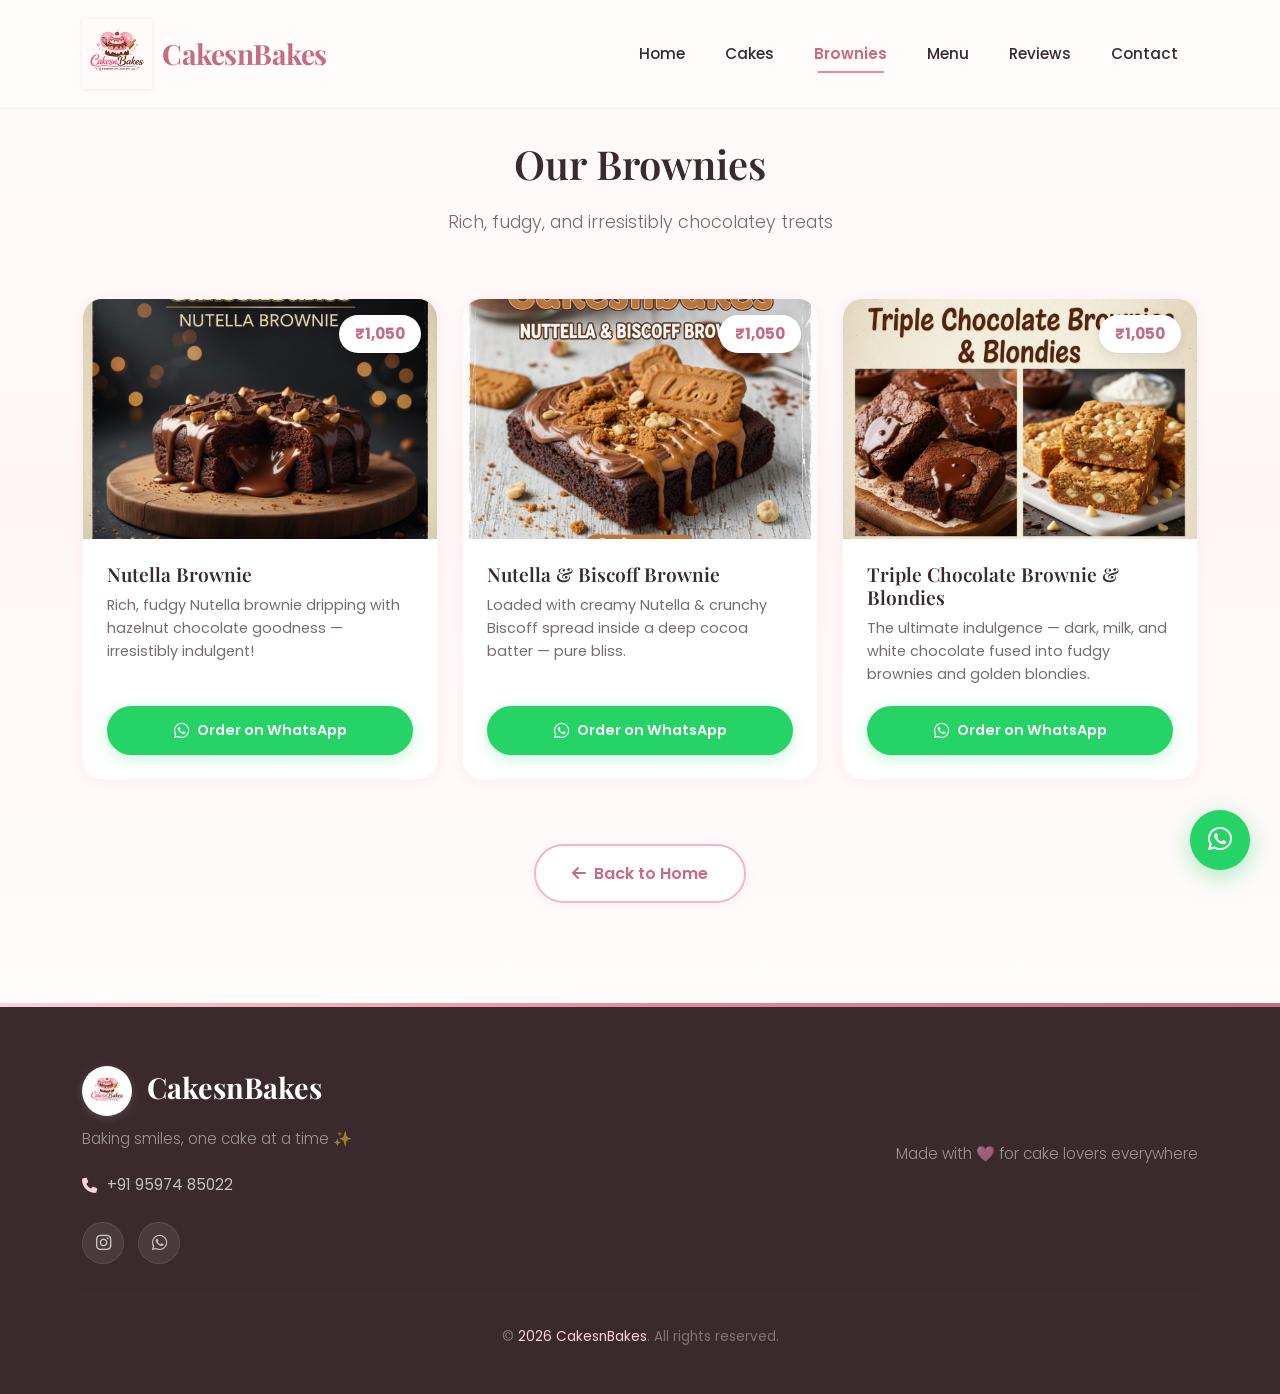
==== brownies.html @ 228a6c66 "Initial commit: CakesnBakes bakery website" ====
<!DOCTYPE html>
<html lang="en">
<head>
  <meta charset="UTF-8">
  <meta name="viewport" content="width=device-width, initial-scale=1.0">
  <meta name="description" content="Browse our delicious brownies — Nutella, Biscoff, Triple Chocolate & more! Order on WhatsApp.">
  <meta name="keywords" content="brownies, Nutella brownie, Biscoff brownie, chocolate brownie, order brownies online, CakesnBakes">
  <meta name="author" content="CakesnBakes">
  <title>Our Brownies — CakesnBakes 🍫</title>

  <!-- Favicon -->
  <link rel="icon" href="logo.png" type="image/png">

  <!-- Bootstrap 5 CSS -->
  <link href="https://cdn.jsdelivr.net/npm/bootstrap@5.3.3/dist/css/bootstrap.min.css" rel="stylesheet">

  <!-- Font Awesome 6 -->
  <link href="https://cdnjs.cloudflare.com/ajax/libs/font-awesome/6.5.1/css/all.min.css" rel="stylesheet">

  <!-- Custom CSS -->
  <link rel="stylesheet" href="css/style.css">
</head>
<body>

  <!-- ========== Navbar ========== -->
  <nav class="navbar navbar-expand-lg fixed-top" id="mainNavbar">
    <div class="container">
      <a class="navbar-brand" href="index.html">
        <img src="logo.png" alt="CakesnBakes" class="brand-logo"> CakesnBakes
      </a>
      <button class="navbar-toggler" type="button" data-bs-toggle="collapse" data-bs-target="#navbarNav" 
              aria-controls="navbarNav" aria-expanded="false" aria-label="Toggle navigation">
        <span class="navbar-toggler-icon"></span>
      </button>
      <div class="collapse navbar-collapse" id="navbarNav">
        <ul class="navbar-nav ms-auto">
          <li class="nav-item">
            <a class="nav-link" href="index.html">Home</a>
          </li>
          <li class="nav-item">
            <a class="nav-link" href="cakes.html">Cakes</a>
          </li>
          <li class="nav-item">
            <a class="nav-link active" href="brownies.html">Brownies</a>
          </li>
          <li class="nav-item">
            <a class="nav-link" href="index.html#menu">Menu</a>
          </li>
          <li class="nav-item">
            <a class="nav-link" href="index.html#reviews">Reviews</a>
          </li>
          <li class="nav-item">
            <a class="nav-link" href="index.html#contact">Contact</a>
          </li>
        </ul>
      </div>
    </div>
  </nav>

  <!-- ========== All Brownies Section ========== -->
  <section class="section section-alt" id="all-brownies" style="padding-top: 140px;">
    <div class="container">
      <div class="section-title reveal">
        <h1>Our Brownies</h1>
        <p>Rich, fudgy, and irresistibly chocolatey treats</p>
      </div>
      <div class="row justify-content-center" id="all-brownies-grid">
        <!-- Cards rendered dynamically via JS -->
      </div>
      <div class="view-all-wrapper reveal" style="margin-top: 40px;">
        <a href="index.html" class="btn-view-all"><i class="fas fa-arrow-left"></i> Back to Home</a>
      </div>
    </div>
  </section>

  <!-- ========== Footer ========== -->
  <footer class="footer">
    <div class="container">
      <div class="row align-items-center">
        <div class="col-lg-6 mb-4 mb-lg-0">
          <div class="footer-brand">
            <img src="logo.png" alt="CakesnBakes" class="footer-logo"> CakesnBakes
          </div>
          <p class="footer-tagline">Baking smiles, one cake at a time ✨</p>
          <div class="footer-contact">
            <i class="fas fa-phone"></i>
            <span>+91 95974 85022</span>
          </div>
          <div class="footer-social">
            <a href="https://instagram.com/cakes_n_bakessss" target="_blank" rel="noopener" aria-label="Instagram">
              <i class="fab fa-instagram"></i>
            </a>
            <a href="https://wa.me/919597485022" target="_blank" rel="noopener" class="whatsapp" aria-label="WhatsApp">
              <i class="fab fa-whatsapp"></i>
            </a>
          </div>
        </div>
        <div class="col-lg-6 text-lg-end">
          <p class="footer-tagline">Made with 🩷 for cake lovers everywhere</p>
        </div>
      </div>
      <hr class="footer-divider">
      <p class="footer-copyright">
        &copy; <span id="year"></span> <span>CakesnBakes</span>. All rights reserved.
      </p>
    </div>
  </footer>

  <!-- ========== Floating WhatsApp Button ========== -->
  <a href="https://wa.me/919597485022?text=Hi%2C%20I%20want%20to%20place%20an%20order%20from%20CakesnBakes" 
     target="_blank" rel="noopener" class="whatsapp-float" aria-label="Chat on WhatsApp">
    <i class="fab fa-whatsapp"></i>
    <span class="tooltip-text">Chat with us!</span>
  </a>

  <!-- ========== Mobile Bottom Navbar ========== -->
  <nav class="bottom-nav" id="bottomNav">
    <a href="index.html" class="bottom-nav-item">
      <i class="fas fa-home"></i>
      <span>Home</span>
    </a>
    <a href="cakes.html" class="bottom-nav-item">
      <i class="fas fa-birthday-cake"></i>
      <span>Cakes</span>
    </a>
    <a href="brownies.html" class="bottom-nav-item active">
      <i class="fas fa-cookie-bite"></i>
      <span>Brownies</span>
    </a>
    <a href="index.html#menu" class="bottom-nav-item">
      <i class="fas fa-utensils"></i>
      <span>Menu</span>
    </a>
    <a href="index.html#contact" class="bottom-nav-item">
      <i class="fas fa-envelope"></i>
      <span>Contact</span>
    </a>
  </nav>

  <!-- ========== Back to Top Button ========== -->
  <button class="back-to-top" aria-label="Back to top">
    <i class="fas fa-chevron-up"></i>
  </button>

  <!-- Bootstrap 5 JS -->
  <script src="https://cdn.jsdelivr.net/npm/bootstrap@5.3.3/dist/js/bootstrap.bundle.min.js"></script>

  <!-- Custom JS -->
  <script src="js/script.js"></script>
</body>
</html>
---- css/style.css ----
/* ===========================
   CakesnBakes - Custom Styles
   =========================== */

/* ---------- Google Fonts ---------- */
@import url('https://fonts.googleapis.com/css2?family=Playfair+Display:ital,wght@0,400;0,500;0,600;0,700;1,400;1,500&family=Poppins:wght@300;400;500;600;700&display=swap');

/* ---------- CSS Variables ---------- */
:root {
  --primary-pink: #FFD1DA;
  --primary-pink-dark: #f7b4c2;
  --off-white: #FFFCFB;
  --accent-rose: #e8899e;
  --accent-deep: #c76b82;
  --text-dark: #3a2a2e;
  --text-muted: #7a6a6e;
  --text-light: #9a8a8e;
  --white: #ffffff;
  --whatsapp-green: #25D366;
  --whatsapp-green-dark: #1da851;
  --shadow-soft: 0 4px 20px rgba(199, 107, 130, 0.12);
  --shadow-hover: 0 12px 40px rgba(199, 107, 130, 0.22);
  --shadow-card: 0 2px 12px rgba(199, 107, 130, 0.08);
  --radius-lg: 20px;
  --radius-md: 14px;
  --radius-sm: 10px;
  --transition: all 0.35s cubic-bezier(0.4, 0, 0.2, 1);
  --font-heading: 'Playfair Display', serif;
  --font-body: 'Poppins', sans-serif;
}

/* ---------- Global Reset ---------- */
*,
*::before,
*::after {
  margin: 0;
  padding: 0;
  box-sizing: border-box;
}

html {
  scroll-behavior: smooth;
  scroll-padding-top: 80px;
}

body {
  font-family: var(--font-body);
  color: var(--text-dark);
  background-color: var(--off-white);
  overflow-x: hidden;
  line-height: 1.7;
}

h1, h2, h3, h4, h5, h6 {
  font-family: var(--font-heading);
  font-weight: 600;
  color: var(--text-dark);
}

a {
  text-decoration: none;
  transition: var(--transition);
}

img {
  max-width: 100%;
  height: auto;
}

/* ---------- Scrollbar ---------- */
::-webkit-scrollbar {
  width: 8px;
}
::-webkit-scrollbar-track {
  background: var(--off-white);
}
::-webkit-scrollbar-thumb {
  background: var(--primary-pink-dark);
  border-radius: 50px;
}
::-webkit-scrollbar-thumb:hover {
  background: var(--accent-rose);
}

/* ---------- Navbar ---------- */
.navbar {
  background: rgba(255, 252, 251, 0.92) !important;
  backdrop-filter: blur(20px);
  -webkit-backdrop-filter: blur(20px);
  padding: 14px 0;
  transition: var(--transition);
  border-bottom: 1px solid rgba(255, 209, 218, 0.3);
}

.navbar.scrolled {
  padding: 8px 0;
  box-shadow: 0 4px 30px rgba(199, 107, 130, 0.1);
  border-bottom: 1px solid rgba(255, 209, 218, 0.6);
}

.navbar-brand {
  font-family: var(--font-heading);
  font-size: 1.75rem;
  font-weight: 700;
  color: var(--accent-deep) !important;
  letter-spacing: -0.5px;
  display: flex;
  align-items: center;
  gap: 10px;
}

.navbar-brand .brand-logo {
  height: 70px;
  width: auto;
  object-fit: contain;
  mix-blend-mode: multiply;
  filter: drop-shadow(0 1px 2px rgba(0,0,0,0.08));
}

.footer-logo {
  height: 50px;
  width: 50px;
  object-fit: contain;
  vertical-align: middle;
  margin-right: 8px;
  background: var(--white);
  border-radius: 50%;
  padding: 4px;
  box-shadow: 0 2px 8px rgba(255, 255, 255, 0.15);
}

.loader-logo {
  height: 80px;
  width: auto;
  object-fit: contain;
  vertical-align: middle;
  margin-right: 8px;
  mix-blend-mode: multiply;
}

.navbar-brand:hover {
  color: var(--accent-rose) !important;
  transform: scale(1.02);
}

.nav-link {
  font-family: var(--font-body);
  font-weight: 500;
  font-size: 0.95rem;
  color: var(--text-dark) !important;
  padding: 8px 20px !important;
  border-radius: 50px;
  position: relative;
  transition: var(--transition);
}

.nav-link::after {
  content: '';
  position: absolute;
  bottom: 2px;
  left: 50%;
  transform: translateX(-50%);
  width: 0;
  height: 2px;
  background: var(--accent-rose);
  border-radius: 50px;
  transition: var(--transition);
}

.nav-link:hover::after,
.nav-link.active::after {
  width: 60%;
}

.nav-link:hover {
  color: var(--accent-deep) !important;
}

.nav-link.active {
  color: var(--accent-deep) !important;
  font-weight: 600;
}

.navbar-toggler {
  border: 2px solid var(--primary-pink-dark) !important;
  padding: 6px 10px;
  border-radius: var(--radius-sm);
}

.navbar-toggler:focus {
  box-shadow: 0 0 0 3px rgba(255, 209, 218, 0.5);
}

.navbar-toggler-icon {
  background-image: url("data:image/svg+xml,%3csvg xmlns='http://www.w3.org/2000/svg' viewBox='0 0 30 30'%3e%3cpath stroke='%23c76b82' stroke-linecap='round' stroke-miterlimit='10' stroke-width='2' d='M4 7h22M4 15h22M4 23h22'/%3e%3c/svg%3e") !important;
}

/* ---------- Hero Section ---------- */
.hero-section {
  min-height: 100vh;
  display: flex;
  align-items: center;
  justify-content: center;
  background: linear-gradient(160deg, #fff5f7 0%, var(--primary-pink) 40%, #f7c5d0 70%, #ffe8ed 100%);
  position: relative;
  overflow: hidden;
  padding: 120px 0 80px;
}

.hero-section::before {
  content: '';
  position: absolute;
  top: -100px;
  right: -100px;
  width: 500px;
  height: 500px;
  border-radius: 50%;
  background: rgba(255, 255, 255, 0.15);
  animation: floatBubble 8s ease-in-out infinite;
}

.hero-section::after {
  content: '';
  position: absolute;
  bottom: -80px;
  left: -80px;
  width: 350px;
  height: 350px;
  border-radius: 50%;
  background: rgba(255, 255, 255, 0.12);
  animation: floatBubble 10s ease-in-out infinite reverse;
}

@keyframes floatBubble {
  0%, 100% { transform: translateY(0) scale(1); }
  50% { transform: translateY(-40px) scale(1.05); }
}

.hero-content {
  text-align: center;
  position: relative;
  z-index: 2;
}

.hero-content h1 {
  font-size: 3.8rem;
  font-weight: 700;
  line-height: 1.2;
  margin-bottom: 20px;
  color: var(--text-dark);
  animation: fadeInUp 1s ease-out;
}

.hero-content .hero-emoji {
  display: inline-block;
  animation: bounceEmoji 2s ease-in-out infinite;
}

@keyframes bounceEmoji {
  0%, 100% { transform: translateY(0) rotate(0deg); }
  25% { transform: translateY(-8px) rotate(-5deg); }
  75% { transform: translateY(-4px) rotate(5deg); }
}

.hero-content p {
  font-size: 1.25rem;
  color: var(--text-muted);
  max-width: 550px;
  margin: 0 auto 35px;
  font-weight: 300;
  animation: fadeInUp 1s ease-out 0.2s both;
}

.btn-order {
  display: inline-flex;
  align-items: center;
  gap: 10px;
  padding: 16px 44px;
  font-size: 1.05rem;
  font-weight: 600;
  font-family: var(--font-body);
  color: var(--white);
  background: linear-gradient(135deg, var(--accent-rose), var(--accent-deep));
  border: none;
  border-radius: 50px;
  cursor: pointer;
  transition: var(--transition);
  box-shadow: 0 6px 25px rgba(199, 107, 130, 0.35);
  animation: fadeInUp 1s ease-out 0.4s both;
  position: relative;
  overflow: hidden;
}

.btn-order::before {
  content: '';
  position: absolute;
  top: 0;
  left: -100%;
  width: 100%;
  height: 100%;
  background: linear-gradient(90deg, transparent, rgba(255, 255, 255, 0.2), transparent);
  transition: 0.5s;
}

.btn-order:hover::before {
  left: 100%;
}

.btn-order:hover {
  transform: translateY(-3px) scale(1.03);
  box-shadow: 0 10px 35px rgba(199, 107, 130, 0.45);
  color: var(--white);
}

.btn-order:active {
  transform: translateY(0) scale(0.98);
}

/* Decorative shapes */
.hero-shapes {
  position: absolute;
  width: 100%;
  height: 100%;
  top: 0;
  left: 0;
  pointer-events: none;
  z-index: 1;
}

.hero-shape {
  position: absolute;
  border-radius: 50%;
  opacity: 0.08;
}

.hero-shape-1 {
  width: 120px;
  height: 120px;
  background: var(--accent-deep);
  top: 15%;
  left: 8%;
  animation: floatShape 7s ease-in-out infinite;
}

.hero-shape-2 {
  width: 80px;
  height: 80px;
  background: var(--accent-rose);
  top: 25%;
  right: 12%;
  animation: floatShape 5s ease-in-out infinite 1s;
}

.hero-shape-3 {
  width: 60px;
  height: 60px;
  background: var(--accent-deep);
  bottom: 20%;
  right: 20%;
  animation: floatShape 6s ease-in-out infinite 2s;
}

@keyframes floatShape {
  0%, 100% { transform: translateY(0) rotate(0deg); }
  50% { transform: translateY(-25px) rotate(180deg); }
}

@keyframes fadeInUp {
  from {
    opacity: 0;
    transform: translateY(40px);
  }
  to {
    opacity: 1;
    transform: translateY(0);
  }
}

/* ---------- Section Common ---------- */
.section {
  padding: 100px 0;
}

.section-alt {
  background: linear-gradient(180deg, var(--off-white) 0%, #fff5f7 50%, var(--off-white) 100%);
}

.section-title {
  text-align: center;
  margin-bottom: 60px;
  position: relative;
}

.section-title h2 {
  font-size: 2.8rem;
  font-weight: 700;
  margin-bottom: 12px;
  position: relative;
  display: inline-block;
}

.section-title h2::after {
  content: '';
  position: absolute;
  bottom: -10px;
  left: 50%;
  transform: translateX(-50%);
  width: 60px;
  height: 4px;
  background: linear-gradient(135deg, var(--accent-rose), var(--primary-pink));
  border-radius: 50px;
}

.section-title p {
  font-size: 1.1rem;
  color: var(--text-muted);
  margin-top: 20px;
  font-weight: 300;
}

/* ---------- Product Cards ---------- */
.product-card {
  background: var(--white);
  border-radius: var(--radius-lg);
  overflow: hidden;
  box-shadow: var(--shadow-card);
  transition: var(--transition);
  border: 1px solid rgba(255, 209, 218, 0.25);
  height: 100%;
  display: flex;
  flex-direction: column;
  position: relative;
}

.product-card::before {
  content: '';
  position: absolute;
  top: 0;
  left: 0;
  right: 0;
  height: 4px;
  background: linear-gradient(135deg, var(--primary-pink), var(--accent-rose));
  opacity: 0;
  transition: var(--transition);
}

.product-card:hover {
  transform: translateY(-10px);
  box-shadow: var(--shadow-hover);
  border-color: rgba(255, 209, 218, 0.5);
}

.product-card:hover::before {
  opacity: 1;
}

.product-card:hover .product-img img {
  transform: scale(1.08);
}

.product-img {
  position: relative;
  overflow: hidden;
  height: 240px;
}

.product-img img {
  width: 100%;
  height: 100%;
  object-fit: cover;
  transition: transform 0.5s cubic-bezier(0.4, 0, 0.2, 1);
}

.product-img .price-badge {
  position: absolute;
  top: 16px;
  right: 16px;
  background: var(--white);
  color: var(--accent-deep);
  font-weight: 700;
  font-size: 0.95rem;
  padding: 6px 16px;
  border-radius: 50px;
  box-shadow: 0 3px 12px rgba(0, 0, 0, 0.1);
  font-family: var(--font-body);
}

.product-body {
  padding: 24px;
  flex: 1;
  display: flex;
  flex-direction: column;
}

.product-body h5 {
  font-size: 1.2rem;
  font-weight: 600;
  margin-bottom: 8px;
  font-family: var(--font-heading);
}

.product-body p {
  font-size: 0.9rem;
  color: var(--text-muted);
  margin-bottom: 20px;
  flex: 1;
  line-height: 1.6;
}

.btn-whatsapp {
  display: inline-flex;
  align-items: center;
  justify-content: center;
  gap: 8px;
  padding: 12px 24px;
  background: var(--whatsapp-green);
  color: var(--white) !important;
  border: none;
  border-radius: 50px;
  font-size: 0.9rem;
  font-weight: 600;
  font-family: var(--font-body);
  cursor: pointer;
  transition: var(--transition);
  width: 100%;
  text-align: center;
  text-decoration: none;
  box-shadow: 0 4px 15px rgba(37, 211, 102, 0.25);
}

.btn-whatsapp i {
  font-size: 1.1rem;
}

.btn-whatsapp:hover {
  background: var(--whatsapp-green-dark);
  transform: translateY(-2px);
  box-shadow: 0 6px 20px rgba(37, 211, 102, 0.35);
  color: var(--white) !important;
}

.btn-whatsapp:active {
  transform: translateY(0);
}

/* ---------- View All Button ---------- */
.view-all-wrapper {
  text-align: center;
  margin-top: 30px;
}

.btn-view-all {
  display: inline-flex;
  align-items: center;
  gap: 8px;
  padding: 14px 36px;
  font-size: 1rem;
  font-weight: 600;
  font-family: var(--font-body);
  color: var(--accent-deep);
  background: var(--white);
  border: 2px solid var(--primary-pink-dark);
  border-radius: 50px;
  cursor: pointer;
  transition: var(--transition);
  text-decoration: none;
  box-shadow: var(--shadow-card);
}

.btn-view-all:hover {
  background: linear-gradient(135deg, var(--accent-rose), var(--accent-deep));
  color: var(--white);
  border-color: var(--accent-deep);
  transform: translateY(-3px);
  box-shadow: 0 8px 25px rgba(199, 107, 130, 0.35);
}

.btn-view-all:active {
  transform: translateY(0);
}

/* ---------- Menu Section ---------- */
.menu-images {
  display: flex;
  flex-wrap: wrap;
  gap: 30px;
  justify-content: center;
  align-items: flex-start;
}

.menu-img-wrapper {
  flex: 1 1 400px;
  max-width: 500px;
  border-radius: var(--radius-lg);
  overflow: hidden;
  box-shadow: var(--shadow-hover);
  transition: var(--transition);
  border: 3px solid rgba(255, 209, 218, 0.4);
}

.menu-img-wrapper:hover {
  transform: translateY(-6px) scale(1.02);
  box-shadow: 0 20px 50px rgba(199, 107, 130, 0.25);
}

.menu-full-img {
  width: 100%;
  height: auto;
  display: block;
}

/* ---------- Reviews Section ---------- */
.reviews-carousel {
  position: relative;
  overflow: hidden;
}

.reviews-track {
  display: flex;
  gap: 14px;
  overflow-x: auto;
  scroll-snap-type: x mandatory;
  -webkit-overflow-scrolling: touch;
  padding: 8px 4px 16px;
  scrollbar-width: thin;
  scrollbar-color: var(--primary-pink-dark) transparent;
}

.reviews-track::-webkit-scrollbar {
  height: 6px;
}

.reviews-track::-webkit-scrollbar-thumb {
  background: var(--primary-pink-dark);
  border-radius: 50px;
}

.reviews-track::-webkit-scrollbar-track {
  background: transparent;
}

.review-card {
  flex: 0 0 220px;
  width: 220px;
  height: 300px;
  scroll-snap-align: start;
  border-radius: 14px;
  overflow: hidden;
  box-shadow: 0 4px 18px rgba(0, 0, 0, 0.1);
  transition: var(--transition);
  position: relative;
}

.review-card:hover {
  transform: translateY(-6px) scale(1.03);
  box-shadow: 0 10px 35px rgba(0, 0, 0, 0.18);
}

.review-card img {
  width: 100%;
  height: 100%;
  object-fit: cover;
  object-position: top;
  display: block;
}

/* ---------- Floating WhatsApp Button ---------- */
.whatsapp-float {
  position: fixed;
  bottom: 30px;
  right: 30px;
  width: 60px;
  height: 60px;
  background: var(--whatsapp-green);
  border-radius: 50%;
  display: flex;
  align-items: center;
  justify-content: center;
  color: var(--white);
  font-size: 1.7rem;
  box-shadow: 0 6px 25px rgba(37, 211, 102, 0.4);
  z-index: 9999;
  transition: var(--transition);
  cursor: pointer;
  text-decoration: none;
  animation: pulseWhatsapp 2s infinite;
}

.whatsapp-float:hover {
  background: var(--whatsapp-green-dark);
  transform: scale(1.1);
  box-shadow: 0 8px 30px rgba(37, 211, 102, 0.5);
  color: var(--white);
}

@keyframes pulseWhatsapp {
  0% { box-shadow: 0 6px 25px rgba(37, 211, 102, 0.4); }
  50% { box-shadow: 0 6px 25px rgba(37, 211, 102, 0.4), 0 0 0 12px rgba(37, 211, 102, 0.12); }
  100% { box-shadow: 0 6px 25px rgba(37, 211, 102, 0.4); }
}

.whatsapp-float .tooltip-text {
  position: absolute;
  right: 72px;
  background: var(--text-dark);
  color: var(--white);
  padding: 8px 16px;
  border-radius: var(--radius-sm);
  font-size: 0.8rem;
  white-space: nowrap;
  opacity: 0;
  pointer-events: none;
  transition: var(--transition);
  font-family: var(--font-body);
}

.whatsapp-float:hover .tooltip-text {
  opacity: 1;
}

/* ---------- Footer ---------- */
.footer {
  background: var(--text-dark);
  color: rgba(255, 255, 255, 0.7);
  padding: 60px 0 30px;
  position: relative;
  overflow: hidden;
}

.footer::before {
  content: '';
  position: absolute;
  top: 0;
  left: 0;
  right: 0;
  height: 4px;
  background: linear-gradient(135deg, var(--primary-pink), var(--accent-rose), var(--accent-deep));
}

.footer-brand {
  font-family: var(--font-heading);
  font-size: 1.8rem;
  font-weight: 700;
  color: var(--white);
  margin-bottom: 10px;
}

.footer-brand .brand-icon {
  color: var(--primary-pink);
}

.footer-tagline {
  font-size: 0.95rem;
  color: rgba(255, 255, 255, 0.5);
  margin-bottom: 20px;
  font-weight: 300;
}

.footer-contact {
  display: flex;
  align-items: center;
  gap: 10px;
  margin-bottom: 24px;
  font-size: 0.95rem;
}

.footer-contact i {
  color: var(--primary-pink);
}

.footer-social {
  display: flex;
  gap: 14px;
}

.footer-social a {
  width: 42px;
  height: 42px;
  border-radius: 50%;
  display: flex;
  align-items: center;
  justify-content: center;
  background: rgba(255, 255, 255, 0.08);
  color: rgba(255, 255, 255, 0.7);
  font-size: 1.1rem;
  transition: var(--transition);
  border: 1px solid rgba(255, 255, 255, 0.1);
}

.footer-social a:hover {
  background: var(--accent-rose);
  color: var(--white);
  transform: translateY(-3px);
  border-color: var(--accent-rose);
}

.footer-social a.whatsapp:hover {
  background: var(--whatsapp-green);
  border-color: var(--whatsapp-green);
}

.footer-divider {
  border-top: 1px solid rgba(255, 255, 255, 0.08);
  margin: 30px 0;
}

.footer-copyright {
  text-align: center;
  font-size: 0.85rem;
  color: rgba(255, 255, 255, 0.35);
}

.footer-copyright span {
  color: var(--primary-pink);
}

/* ---------- Contact Section ---------- */
.contact-section {
  background: linear-gradient(160deg, #fff5f7 0%, var(--primary-pink) 50%, #ffe8ed 100%);
  padding: 100px 0;
  position: relative;
}

.contact-card {
  background: var(--white);
  border-radius: var(--radius-lg);
  padding: 50px 40px;
  box-shadow: var(--shadow-soft);
  text-align: center;
  max-width: 600px;
  margin: 0 auto;
}

.contact-card h3 {
  font-size: 1.8rem;
  margin-bottom: 12px;
}

.contact-card p {
  color: var(--text-muted);
  margin-bottom: 30px;
}

.contact-methods {
  display: flex;
  flex-direction: column;
  gap: 16px;
}

.contact-method {
  display: flex;
  align-items: center;
  gap: 14px;
  padding: 16px 24px;
  background: #fef5f7;
  border-radius: var(--radius-md);
  transition: var(--transition);
  text-decoration: none;
  color: var(--text-dark);
}

.contact-method:hover {
  background: var(--primary-pink);
  transform: translateX(6px);
  color: var(--text-dark);
}

.contact-method i {
  font-size: 1.4rem;
  color: var(--accent-deep);
  width: 44px;
  height: 44px;
  display: flex;
  align-items: center;
  justify-content: center;
  background: var(--white);
  border-radius: 50%;
  flex-shrink: 0;
}

.contact-method-info {
  text-align: left;
}

.contact-method-info .label {
  font-size: 0.8rem;
  color: var(--text-light);
  text-transform: uppercase;
  letter-spacing: 1px;
  font-weight: 500;
}

.contact-method-info .value {
  font-size: 1rem;
  font-weight: 600;
}

/* ---------- Scroll Animations ---------- */
.reveal {
  opacity: 0;
  transform: translateY(30px);
  transition: all 0.8s cubic-bezier(0.4, 0, 0.2, 1);
}

.reveal.active {
  opacity: 1;
  transform: translateY(0);
}

.reveal-delay-1 { transition-delay: 0.1s; }
.reveal-delay-2 { transition-delay: 0.2s; }
.reveal-delay-3 { transition-delay: 0.3s; }
.reveal-delay-4 { transition-delay: 0.4s; }
.reveal-delay-5 { transition-delay: 0.5s; }

/* ---------- Back to Top ---------- */
.back-to-top {
  position: fixed;
  bottom: 100px;
  right: 32px;
  width: 44px;
  height: 44px;
  border-radius: 50%;
  background: var(--accent-rose);
  color: var(--white);
  border: none;
  display: flex;
  align-items: center;
  justify-content: center;
  font-size: 1.1rem;
  cursor: pointer;
  z-index: 9998;
  opacity: 0;
  visibility: hidden;
  transition: var(--transition);
  box-shadow: 0 4px 15px rgba(232, 137, 158, 0.3);
}

.back-to-top.visible {
  opacity: 1;
  visibility: visible;
}

.back-to-top:hover {
  background: var(--accent-deep);
  transform: translateY(-3px);
}

/* ---------- Mobile Bottom Navbar ---------- */
.bottom-nav {
  display: none;
}

/* ---------- Responsive Adjustments ---------- */
@media (max-width: 992px) {
  .hero-content h1 {
    font-size: 2.8rem;
  }

  .section-title h2 {
    font-size: 2.2rem;
  }

  .section {
    padding: 70px 0;
  }

  /* Hide hamburger toggler & collapse — use bottom nav instead */
  .navbar-toggler,
  .navbar-collapse {
    display: none !important;
  }

  /* Show bottom nav */
  .bottom-nav {
    display: flex;
    position: fixed;
    bottom: 0;
    left: 0;
    right: 0;
    z-index: 9999;
    background: rgba(255, 252, 251, 0.95);
    backdrop-filter: blur(20px);
    -webkit-backdrop-filter: blur(20px);
    border-top: 1px solid rgba(255, 209, 218, 0.4);
    box-shadow: 0 -4px 20px rgba(199, 107, 130, 0.1);
    padding: 6px 0 env(safe-area-inset-bottom, 6px);
    justify-content: space-around;
    align-items: center;
  }

  .bottom-nav-item {
    display: flex;
    flex-direction: column;
    align-items: center;
    justify-content: center;
    gap: 2px;
    padding: 8px 6px 6px;
    flex: 1;
    text-decoration: none;
    color: var(--text-muted);
    font-family: var(--font-body);
    font-size: 0.65rem;
    font-weight: 500;
    transition: var(--transition);
    position: relative;
    border-radius: var(--radius-sm);
  }

  .bottom-nav-item i {
    font-size: 1.15rem;
    transition: var(--transition);
  }

  .bottom-nav-item span {
    letter-spacing: 0.3px;
  }

  .bottom-nav-item.active {
    color: var(--accent-deep);
    font-weight: 600;
  }

  .bottom-nav-item.active i {
    transform: scale(1.1);
  }

  .bottom-nav-item.active::before {
    content: '';
    position: absolute;
    top: 0;
    left: 50%;
    transform: translateX(-50%);
    width: 24px;
    height: 3px;
    background: linear-gradient(135deg, var(--accent-rose), var(--accent-deep));
    border-radius: 0 0 50px 50px;
  }

  .bottom-nav-item:hover {
    color: var(--accent-deep);
  }

  /* Adjust floating elements above bottom nav */
  body {
    padding-bottom: 70px;
  }

  .whatsapp-float {
    bottom: 80px;
  }

  .back-to-top {
    bottom: 140px;
  }

  .footer {
    padding-bottom: 80px;
  }
}

@media (max-width: 768px) {
  .hero-content h1 {
    font-size: 2.2rem;
  }

  .hero-content p {
    font-size: 1.05rem;
  }

  .btn-order {
    padding: 14px 36px;
    font-size: 1rem;
  }

  .section {
    padding: 60px 0;
  }

  .section-title h2 {
    font-size: 1.9rem;
  }

  .product-img {
    height: 200px;
  }

  .contact-card {
    padding: 35px 25px;
  }

  .whatsapp-float {
    width: 48px;
    height: 48px;
    font-size: 1.3rem;
    right: 16px;
  }

  .back-to-top {
    right: 18px;
    width: 38px;
    height: 38px;
  }
}

@media (max-width: 576px) {
  .hero-content h1 {
    font-size: 1.85rem;
  }

  .hero-section {
    padding: 100px 0 60px;
  }

  .section-title {
    margin-bottom: 40px;
  }

  .footer {
    padding: 40px 0 80px;
  }

  .bottom-nav-item {
    font-size: 0.6rem;
    padding: 6px 4px 4px;
  }

  .bottom-nav-item i {
    font-size: 1.05rem;
  }
}

/* ---------- Loading Animation ---------- */
.page-loader {
  position: fixed;
  top: 0;
  left: 0;
  width: 100%;
  height: 100%;
  background: var(--off-white);
  display: flex;
  align-items: center;
  justify-content: center;
  z-index: 99999;
  transition: opacity 0.5s ease, visibility 0.5s ease;
}

.page-loader.hidden {
  opacity: 0;
  visibility: hidden;
}

.loader-content {
  text-align: center;
}

.loader-brand {
  font-family: var(--font-heading);
  font-size: 2rem;
  font-weight: 700;
  color: var(--accent-deep);
  margin-bottom: 20px;
}

.loader-dots {
  display: flex;
  gap: 8px;
  justify-content: center;
}

.loader-dots span {
  width: 10px;
  height: 10px;
  border-radius: 50%;
  background: var(--accent-rose);
  animation: loaderDot 1.2s ease-in-out infinite;
}

.loader-dots span:nth-child(2) { animation-delay: 0.15s; }
.loader-dots span:nth-child(3) { animation-delay: 0.3s; }

@keyframes loaderDot {
  0%, 80%, 100% { transform: scale(0.6); opacity: 0.4; }
  40% { transform: scale(1); opacity: 1; }
}
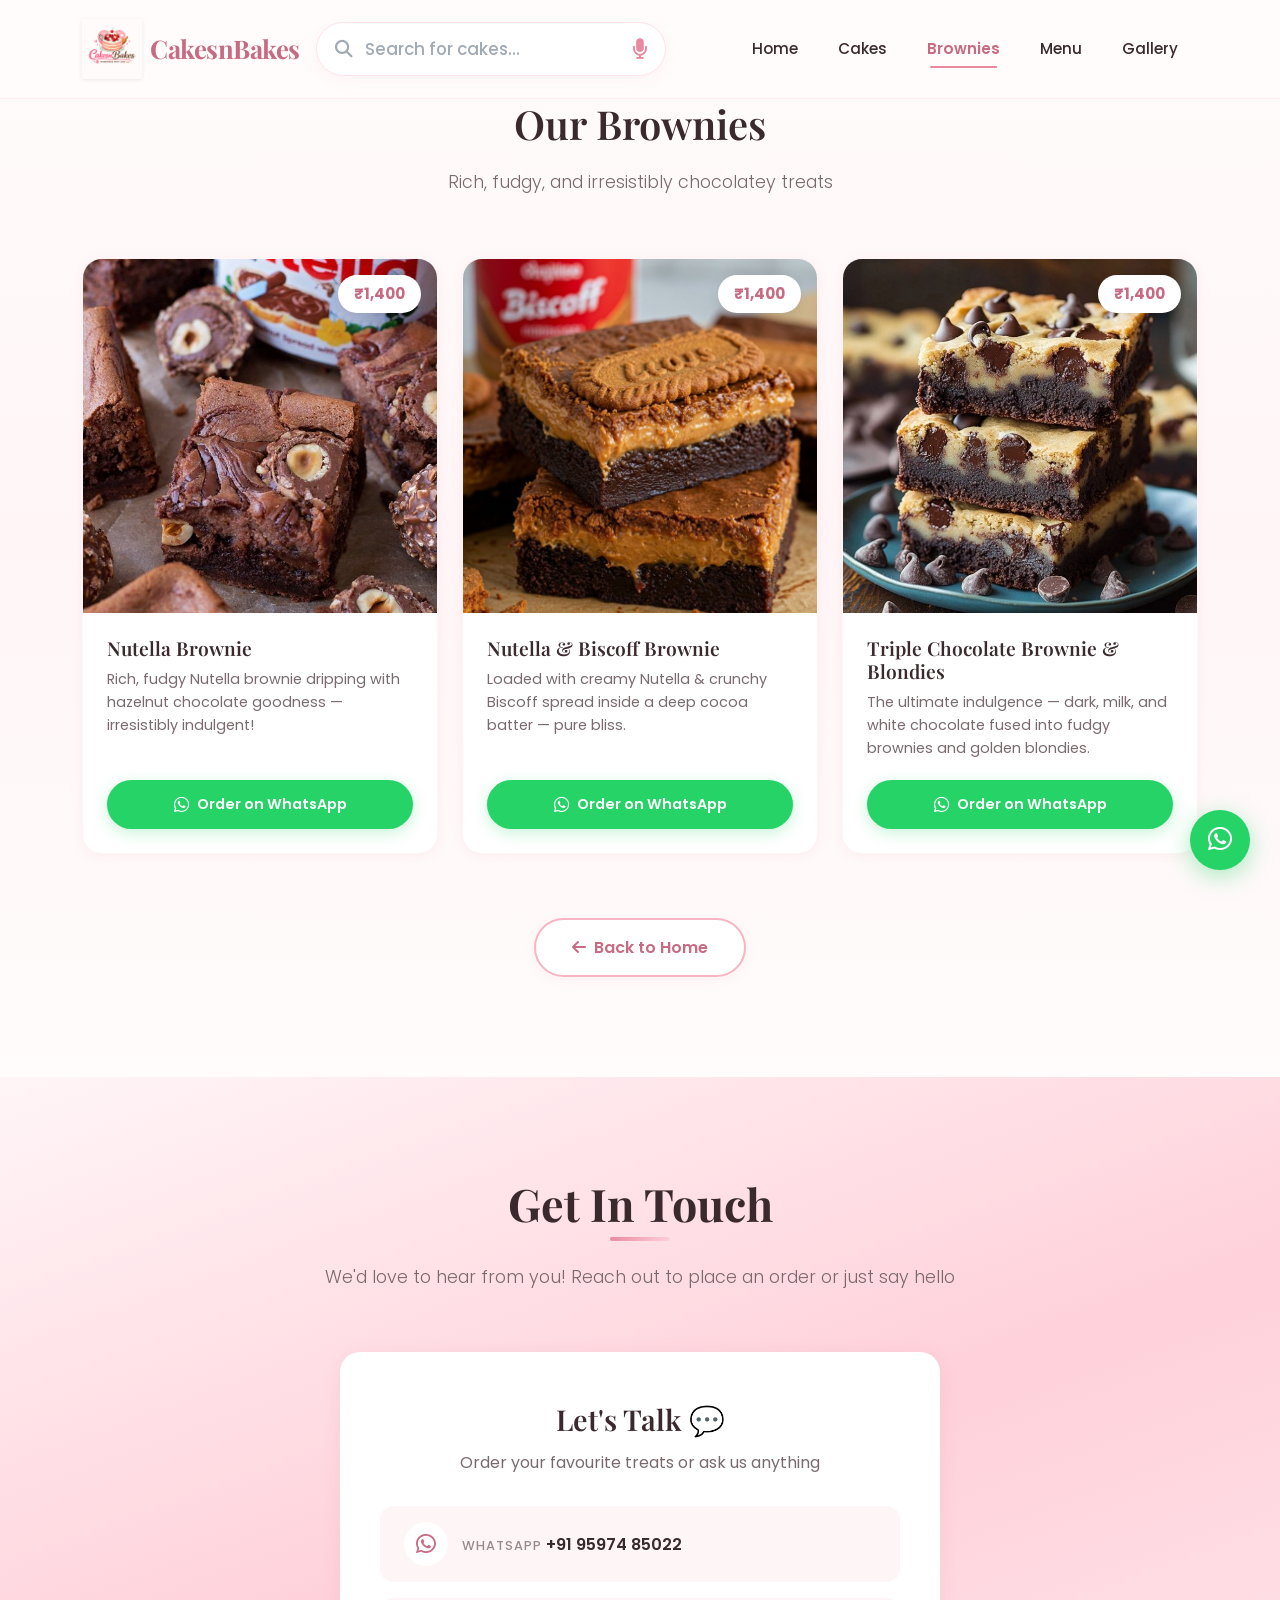
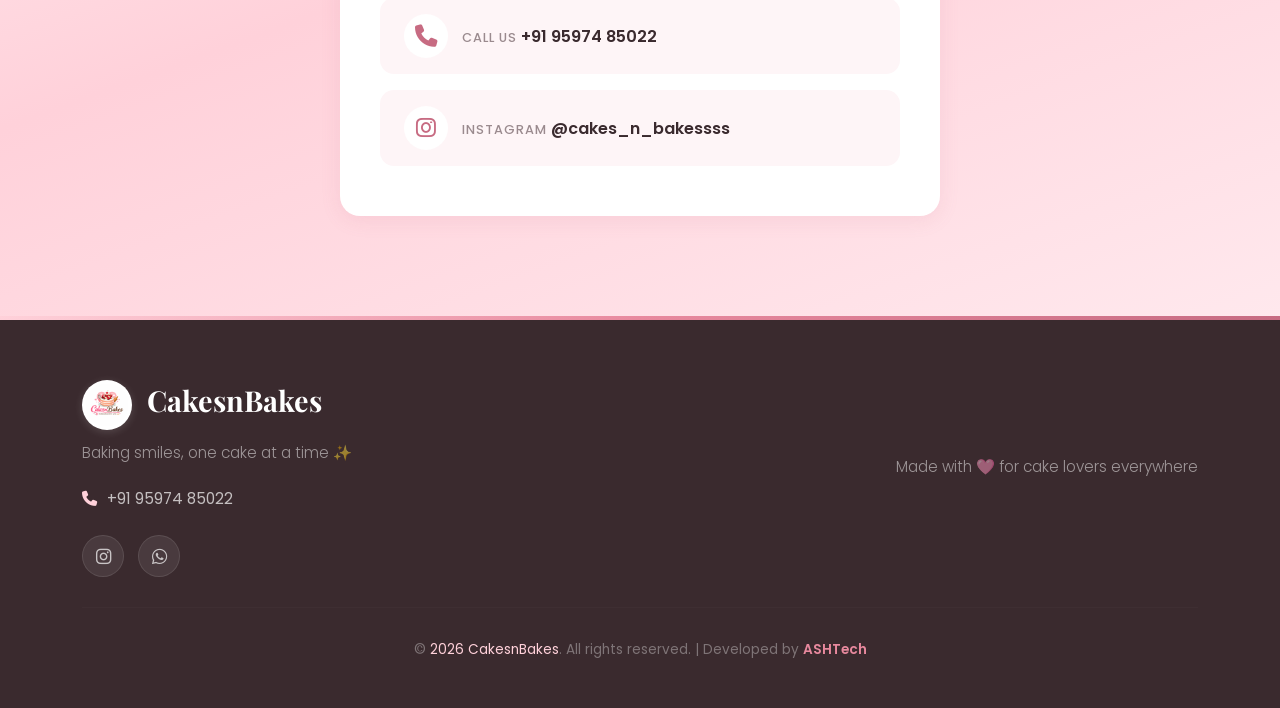
==== commit 08cba81b: "push" ====
--- a/brownies.html
+++ b/brownies.html
@@ -9,7 +9,7 @@
   <title>Our Brownies — CakesnBakes 🍫</title>
 
   <!-- Favicon -->
-  <link rel="icon" href="logo.png" type="image/png">
+  <link rel="icon" href="logo2.png" type="image/png">
 
   <!-- Bootstrap 5 CSS -->
   <link href="https://cdn.jsdelivr.net/npm/bootstrap@5.3.3/dist/css/bootstrap.min.css" rel="stylesheet">
@@ -18,21 +18,43 @@
   <link href="https://cdnjs.cloudflare.com/ajax/libs/font-awesome/6.5.1/css/all.min.css" rel="stylesheet">
 
   <!-- Custom CSS -->
-  <link rel="stylesheet" href="css/style.css">
+  <link rel="stylesheet" href="style.css">
 </head>
 <body>
 
   <!-- ========== Navbar ========== -->
   <nav class="navbar navbar-expand-lg fixed-top" id="mainNavbar">
-    <div class="container">
+    <div class="container flex-wrap flex-lg-nowrap">
       <a class="navbar-brand" href="index.html">
-        <img src="logo.png" alt="CakesnBakes" class="brand-logo"> CakesnBakes
+        <img src="logo2.png" alt="CakesnBakes" class="brand-logo"> CakesnBakes
       </a>
-      <button class="navbar-toggler" type="button" data-bs-toggle="collapse" data-bs-target="#navbarNav" 
+      
+      <!-- Desktop Permanent Search Bar -->
+      <div class="search-pill d-none d-lg-flex mx-auto" style="max-width: 350px; width: 100%;">
+        <i class="fas fa-search search-icon"></i>
+        <input type="text" class="global-search-input" placeholder="Search for cakes..." autocomplete="off">
+        <button class="voice-search-btn global-voice-btn" title="Search by Voice">
+          <i class="fas fa-microphone"></i>
+        </button>
+      </div>
+
+      <button class="navbar-toggler ms-auto" type="button" data-bs-toggle="collapse" data-bs-target="#navbarNav" 
               aria-controls="navbarNav" aria-expanded="false" aria-label="Toggle navigation">
         <span class="navbar-toggler-icon"></span>
       </button>
-      <div class="collapse navbar-collapse" id="navbarNav">
+
+      <!-- Mobile Permanent Search Bar -->
+      <div class="w-100 d-lg-none mt-2 order-3">
+        <div class="search-pill">
+          <i class="fas fa-search search-icon"></i>
+          <input type="text" class="global-search-input" placeholder="Search for cakes..." autocomplete="off">
+          <button class="voice-search-btn global-voice-btn" title="Search by Voice">
+            <i class="fas fa-microphone"></i>
+          </button>
+        </div>
+      </div>
+
+      <div class="collapse navbar-collapse order-4 w-100 w-lg-auto mt-2 mt-lg-0" id="navbarNav">
         <ul class="navbar-nav ms-auto">
           <li class="nav-item">
             <a class="nav-link" href="index.html">Home</a>
@@ -44,13 +66,10 @@
             <a class="nav-link active" href="brownies.html">Brownies</a>
           </li>
           <li class="nav-item">
-            <a class="nav-link" href="index.html#menu">Menu</a>
-          </li>
-          <li class="nav-item">
-            <a class="nav-link" href="index.html#reviews">Reviews</a>
-          </li>
-          <li class="nav-item">
-            <a class="nav-link" href="index.html#contact">Contact</a>
+            <a class="nav-link" href="menu.html">Menu</a>
+          </li>
+          <li class="nav-item">
+            <a class="nav-link" href="gallery.html">Gallery</a>
           </li>
         </ul>
       </div>
@@ -58,7 +77,7 @@
   </nav>
 
   <!-- ========== All Brownies Section ========== -->
-  <section class="section section-alt" id="all-brownies" style="padding-top: 140px;">
+  <section class="section section-alt" id="all-brownies">
     <div class="container">
       <div class="section-title reveal">
         <h1>Our Brownies</h1>
@@ -69,6 +88,44 @@
       </div>
       <div class="view-all-wrapper reveal" style="margin-top: 40px;">
         <a href="index.html" class="btn-view-all"><i class="fas fa-arrow-left"></i> Back to Home</a>
+      </div>
+    </div>
+  </section>
+
+  <!-- ========== Contact Section ========== -->
+  <section class="contact-section" id="contact">
+    <div class="container">
+      <div class="section-title reveal">
+        <h2>Get In Touch</h2>
+        <p>We'd love to hear from you! Reach out to place an order or just say hello</p>
+      </div>
+      <div class="contact-card reveal reveal-delay-2">
+        <h3>Let's Talk 💬</h3>
+        <p>Order your favourite treats or ask us anything</p>
+        <div class="contact-methods">
+          <a href="https://wa.me/919597485022?text=Hi%2C%20I%20want%20to%20place%20an%20order%20from%20CakesnBakes" 
+             target="_blank" rel="noopener" class="contact-method">
+            <i class="fab fa-whatsapp"></i>
+            <div class="contact-method-info">
+              <span class="label">WhatsApp</span>
+              <span class="value">+91 95974 85022</span>
+            </div>
+          </a>
+          <a href="tel:+919597485022" class="contact-method">
+            <i class="fas fa-phone"></i>
+            <div class="contact-method-info">
+              <span class="label">Call Us</span>
+              <span class="value">+91 95974 85022</span>
+            </div>
+          </a>
+          <a href="https://instagram.com/cakes_n_bakessss" target="_blank" rel="noopener" class="contact-method">
+            <i class="fab fa-instagram"></i>
+            <div class="contact-method-info">
+              <span class="label">Instagram</span>
+              <span class="value">@cakes_n_bakessss</span>
+            </div>
+          </a>
+        </div>
       </div>
     </div>
   </section>
@@ -79,7 +136,7 @@
       <div class="row align-items-center">
         <div class="col-lg-6 mb-4 mb-lg-0">
           <div class="footer-brand">
-            <img src="logo.png" alt="CakesnBakes" class="footer-logo"> CakesnBakes
+            <img src="logo2.png" alt="CakesnBakes" class="footer-logo"> CakesnBakes
           </div>
           <p class="footer-tagline">Baking smiles, one cake at a time ✨</p>
           <div class="footer-contact">
@@ -101,7 +158,7 @@
       </div>
       <hr class="footer-divider">
       <p class="footer-copyright">
-        &copy; <span id="year"></span> <span>CakesnBakes</span>. All rights reserved.
+        &copy; <span id="year"></span> <span>CakesnBakes</span>. All rights reserved. | Developed by <a href="mailto:ashpbt123@gmail.com" style="color: var(--accent-rose); font-weight: 600; text-decoration: none;">ASHTech</a>
       </p>
     </div>
   </footer>
@@ -123,17 +180,17 @@
       <i class="fas fa-birthday-cake"></i>
       <span>Cakes</span>
     </a>
+    <a href="menu.html" class="bottom-nav-item bottom-nav-action">
+      <i class="fas fa-utensils"></i>
+      <span>Menu</span>
+    </a>
     <a href="brownies.html" class="bottom-nav-item active">
       <i class="fas fa-cookie-bite"></i>
       <span>Brownies</span>
     </a>
-    <a href="index.html#menu" class="bottom-nav-item">
-      <i class="fas fa-utensils"></i>
-      <span>Menu</span>
-    </a>
-    <a href="index.html#contact" class="bottom-nav-item">
-      <i class="fas fa-envelope"></i>
-      <span>Contact</span>
+    <a href="gallery.html" class="bottom-nav-item">
+      <i class="fas fa-images"></i>
+      <span>Gallery</span>
     </a>
   </nav>
 
--- a/style.css
+++ b/style.css
@@ -0,0 +1,1790 @@
+/* ===========================
+   CakesnBakes - Custom Styles
+   =========================== */
+
+/* ---------- Google Fonts ---------- */
+@import url('https://fonts.googleapis.com/css2?family=Playfair+Display:ital,wght@0,400;0,500;0,600;0,700;1,400;1,500&family=Poppins:wght@300;400;500;600;700&display=swap');
+
+/* ---------- CSS Variables ---------- */
+:root {
+  --primary-pink: #FFD1DA;
+  --primary-pink-dark: #f7b4c2;
+  --off-white: #FFFCFB;
+  --accent-rose: #e8899e;
+  --accent-deep: #c76b82;
+  --text-dark: #3a2a2e;
+  --text-muted: #7a6a6e;
+  --text-light: #9a8a8e;
+  --white: #ffffff;
+  --whatsapp-green: #25D366;
+  --whatsapp-green-dark: #1da851;
+  --shadow-soft: 0 4px 20px rgba(199, 107, 130, 0.12);
+  --shadow-hover: 0 12px 40px rgba(199, 107, 130, 0.22);
+  --shadow-card: 0 2px 12px rgba(199, 107, 130, 0.08);
+  --radius-lg: 20px;
+  --radius-md: 14px;
+  --radius-sm: 10px;
+  --transition: all 0.35s cubic-bezier(0.4, 0, 0.2, 1);
+  --font-heading: 'Playfair Display', serif;
+  --font-body: 'Poppins', sans-serif;
+}
+
+/* ---------- Global Reset ---------- */
+*,
+*::before,
+*::after {
+  margin: 0;
+  padding: 0;
+  box-sizing: border-box;
+}
+
+html {
+  scroll-behavior: smooth;
+  scroll-padding-top: 80px;
+}
+
+body {
+  font-family: var(--font-body);
+  color: var(--text-dark);
+  background-color: var(--off-white);
+  overflow-x: hidden;
+  line-height: 1.7;
+}
+
+h1, h2, h3, h4, h5, h6 {
+  font-family: var(--font-heading);
+  font-weight: 600;
+  color: var(--text-dark);
+}
+
+a {
+  text-decoration: none;
+  transition: var(--transition);
+}
+
+img {
+  max-width: 100%;
+  height: auto;
+}
+
+/* ---------- Scrollbar ---------- */
+::-webkit-scrollbar {
+  width: 8px;
+}
+::-webkit-scrollbar-track {
+  background: var(--off-white);
+}
+::-webkit-scrollbar-thumb {
+  background: var(--primary-pink-dark);
+  border-radius: 50px;
+}
+::-webkit-scrollbar-thumb:hover {
+  background: var(--accent-rose);
+}
+
+/* ---------- Navbar ---------- */
+.navbar {
+  background: rgba(255, 252, 251, 0.92) !important;
+  backdrop-filter: blur(20px);
+  -webkit-backdrop-filter: blur(20px);
+  padding: 14px 0;
+  transition: var(--transition);
+  border-bottom: 1px solid rgba(255, 209, 218, 0.3);
+}
+
+.navbar.scrolled {
+  padding: 8px 0;
+  box-shadow: 0 4px 30px rgba(199, 107, 130, 0.1);
+  border-bottom: 1px solid rgba(255, 209, 218, 0.6);
+}
+
+.navbar-brand {
+  font-family: var(--font-heading);
+  font-size: 1.6rem;
+  font-weight: 700;
+  color: var(--accent-deep) !important;
+  letter-spacing: -0.5px;
+  display: flex;
+  align-items: center;
+  gap: 8px;
+  flex-shrink: 0;
+}
+
+.navbar-brand .brand-logo {
+  height: 60px;
+  width: auto;
+  object-fit: contain;
+  mix-blend-mode: multiply;
+  filter: drop-shadow(0 1px 2px rgba(0,0,0,0.08));
+}
+
+@media (max-width: 991.98px) {
+  .navbar-brand {
+    font-size: 1.4rem;
+  }
+  .navbar-brand .brand-logo {
+    height: 50px;
+  }
+}
+
+.footer-logo {
+  height: 50px;
+  width: 50px;
+  object-fit: contain;
+  vertical-align: middle;
+  margin-right: 8px;
+  background: var(--white);
+  border-radius: 50%;
+  padding: 4px;
+  box-shadow: 0 2px 8px rgba(255, 255, 255, 0.15);
+}
+
+.loader-logo {
+  height: 80px;
+  width: auto;
+  object-fit: contain;
+  vertical-align: middle;
+  margin-right: 8px;
+  mix-blend-mode: multiply;
+}
+
+.navbar-brand:hover {
+  color: var(--accent-rose) !important;
+  transform: scale(1.02);
+}
+
+.nav-link {
+  font-family: var(--font-body);
+  font-weight: 500;
+  font-size: 0.95rem;
+  color: var(--text-dark) !important;
+  padding: 8px 20px !important;
+  border-radius: 50px;
+  position: relative;
+  transition: var(--transition);
+}
+
+.nav-link::after {
+  content: '';
+  position: absolute;
+  bottom: 2px;
+  left: 50%;
+  transform: translateX(-50%);
+  width: 0;
+  height: 2px;
+  background: var(--accent-rose);
+  border-radius: 50px;
+  transition: var(--transition);
+}
+
+.nav-link:hover::after,
+.nav-link.active::after {
+  width: 60%;
+}
+
+.nav-link:hover {
+  color: var(--accent-deep) !important;
+}
+
+.nav-link.active {
+  color: var(--accent-deep) !important;
+  font-weight: 600;
+}
+
+.navbar-toggler {
+  border: 2px solid var(--primary-pink-dark) !important;
+  padding: 6px 10px;
+  border-radius: var(--radius-sm);
+}
+
+.navbar-toggler:focus {
+  box-shadow: 0 0 0 3px rgba(255, 209, 218, 0.5);
+}
+
+.navbar-toggler-icon {
+  background-image: url("data:image/svg+xml,%3csvg xmlns='http://www.w3.org/2000/svg' viewBox='0 0 30 30'%3e%3cpath stroke='%23c76b82' stroke-linecap='round' stroke-miterlimit='10' stroke-width='2' d='M4 7h22M4 15h22M4 23h22'/%3e%3c/svg%3e") !important;
+}
+
+/* ---------- Hero Section ---------- */
+.hero-section {
+  min-height: 100vh;
+  display: flex;
+  align-items: center;
+  justify-content: center;
+  background: linear-gradient(160deg, #fff5f7 0%, var(--primary-pink) 40%, #f7c5d0 70%, #ffe8ed 100%);
+  position: relative;
+  overflow: hidden;
+  padding: 120px 0 80px;
+}
+
+/* Adjust padding for taller mobile navbar */
+@media (max-width: 991.98px) {
+  .hero-section {
+    padding-top: 180px;
+  }
+}
+
+.hero-section::before {
+  content: '';
+  position: absolute;
+  top: -100px;
+  right: -100px;
+  width: 500px;
+  height: 500px;
+  border-radius: 50%;
+  background: rgba(255, 255, 255, 0.15);
+  animation: floatBubble 8s ease-in-out infinite;
+}
+
+.hero-section::after {
+  content: '';
+  position: absolute;
+  bottom: -80px;
+  left: -80px;
+  width: 350px;
+  height: 350px;
+  border-radius: 50%;
+  background: rgba(255, 255, 255, 0.12);
+  animation: floatBubble 10s ease-in-out infinite reverse;
+}
+
+@keyframes floatBubble {
+  0%, 100% { transform: translateY(0) scale(1); }
+  50% { transform: translateY(-40px) scale(1.05); }
+}
+
+.hero-content {
+  text-align: center;
+  position: relative;
+  z-index: 2;
+}
+
+.hero-content h1 {
+  font-size: 3.8rem;
+  font-weight: 700;
+  line-height: 1.2;
+  margin-bottom: 20px;
+  color: var(--text-dark);
+  animation: fadeInUp 1s ease-out;
+}
+
+.hero-content .hero-emoji {
+  display: inline-block;
+  animation: bounceEmoji 2s ease-in-out infinite;
+}
+
+@keyframes bounceEmoji {
+  0%, 100% { transform: translateY(0) rotate(0deg); }
+  25% { transform: translateY(-8px) rotate(-5deg); }
+  75% { transform: translateY(-4px) rotate(5deg); }
+}
+
+.hero-content p {
+  font-size: 1.25rem;
+  color: var(--text-muted);
+  max-width: 550px;
+  margin: 0 auto 35px;
+  font-weight: 300;
+  animation: fadeInUp 1s ease-out 0.2s both;
+}
+
+.btn-order {
+  display: inline-flex;
+  align-items: center;
+  gap: 10px;
+  padding: 16px 44px;
+  font-size: 1.05rem;
+  font-weight: 600;
+  font-family: var(--font-body);
+  color: var(--white);
+  background: linear-gradient(135deg, var(--accent-rose), var(--accent-deep));
+  border: none;
+  border-radius: 50px;
+  cursor: pointer;
+  transition: var(--transition);
+  box-shadow: 0 6px 25px rgba(199, 107, 130, 0.35);
+  animation: fadeInUp 1s ease-out 0.4s both;
+  position: relative;
+  overflow: hidden;
+}
+
+.btn-order::before {
+  content: '';
+  position: absolute;
+  top: 0;
+  left: -100%;
+  width: 100%;
+  height: 100%;
+  background: linear-gradient(90deg, transparent, rgba(255, 255, 255, 0.2), transparent);
+  transition: 0.5s;
+}
+
+.btn-order:hover::before {
+  left: 100%;
+}
+
+.btn-order:hover {
+  transform: translateY(-3px) scale(1.03);
+  box-shadow: 0 10px 35px rgba(199, 107, 130, 0.45);
+  color: var(--white);
+}
+
+.btn-order:active {
+  transform: translateY(0) scale(0.98);
+}
+
+/* Decorative shapes */
+.hero-shapes {
+  position: absolute;
+  width: 100%;
+  height: 100%;
+  top: 0;
+  left: 0;
+  pointer-events: none;
+  z-index: 1;
+}
+
+.hero-shape {
+  position: absolute;
+  border-radius: 50%;
+  opacity: 0.08;
+}
+
+.hero-shape-1 {
+  width: 120px;
+  height: 120px;
+  background: var(--accent-deep);
+  top: 15%;
+  left: 8%;
+  animation: floatShape 7s ease-in-out infinite;
+}
+
+.hero-shape-2 {
+  width: 80px;
+  height: 80px;
+  background: var(--accent-rose);
+  top: 25%;
+  right: 12%;
+  animation: floatShape 5s ease-in-out infinite 1s;
+}
+
+.hero-shape-3 {
+  width: 60px;
+  height: 60px;
+  background: var(--accent-deep);
+  bottom: 20%;
+  right: 20%;
+  animation: floatShape 6s ease-in-out infinite 2s;
+}
+
+@keyframes floatShape {
+  0%, 100% { transform: translateY(0) rotate(0deg); }
+  50% { transform: translateY(-25px) rotate(180deg); }
+}
+
+@keyframes fadeInUp {
+  from {
+    opacity: 0;
+    transform: translateY(40px);
+  }
+  to {
+    opacity: 1;
+    transform: translateY(0);
+  }
+}
+
+/* ---------- Section Common ---------- */
+.section {
+  padding: 100px 0;
+}
+
+.section-alt {
+  background: linear-gradient(180deg, var(--off-white) 0%, #fff5f7 50%, var(--off-white) 100%);
+}
+
+.section-title {
+  text-align: center;
+  margin-bottom: 60px;
+  position: relative;
+}
+
+.section-title h2 {
+  font-size: 2.8rem;
+  font-weight: 700;
+  margin-bottom: 12px;
+  position: relative;
+  display: inline-block;
+}
+
+.section-title h2::after {
+  content: '';
+  position: absolute;
+  bottom: -10px;
+  left: 50%;
+  transform: translateX(-50%);
+  width: 60px;
+  height: 4px;
+  background: linear-gradient(135deg, var(--accent-rose), var(--primary-pink));
+  border-radius: 50px;
+}
+
+.section-title p {
+  font-size: 1.1rem;
+  color: var(--text-muted);
+  margin-top: 20px;
+  font-weight: 300;
+}
+
+/* ---------- Product Image Placeholder ---------- */
+.product-img-placeholder {
+  width: 100%;
+  height: 100%;
+  display: flex;
+  align-items: center;
+  justify-content: center;
+  background: linear-gradient(135deg, #fff5f7, var(--primary-pink), #f7c5d0);
+  color: var(--accent-rose);
+  font-size: 3.5rem;
+}
+
+/* ---------- Navbar Dropdown ---------- */
+.nav-item.dropdown {
+  position: relative;
+}
+
+.nav-dropdown-menu {
+  position: absolute;
+  top: 100%;
+  left: 50%;
+  transform: translateX(-50%) translateY(8px);
+  background: var(--white);
+  border-radius: var(--radius-md);
+  box-shadow: 0 10px 40px rgba(199, 107, 130, 0.18);
+  border: 1px solid rgba(255, 209, 218, 0.4);
+  padding: 10px 0;
+  min-width: 200px;
+  opacity: 0;
+  visibility: hidden;
+  transition: all 0.25s ease;
+  z-index: 1000;
+}
+
+.nav-item.dropdown:hover .nav-dropdown-menu {
+  opacity: 1;
+  visibility: visible;
+  transform: translateX(-50%) translateY(0);
+}
+
+.nav-dropdown-menu a {
+  display: flex;
+  align-items: center;
+  gap: 10px;
+  padding: 10px 20px;
+  color: var(--text-dark);
+  font-family: var(--font-body);
+  font-size: 0.9rem;
+  font-weight: 500;
+  text-decoration: none;
+  transition: var(--transition);
+}
+
+.nav-dropdown-menu a:hover {
+  background: #fff5f7;
+  color: var(--accent-deep);
+  padding-left: 24px;
+}
+
+.nav-dropdown-menu a i {
+  color: var(--accent-rose);
+  width: 18px;
+  text-align: center;
+  font-size: 0.85rem;
+}
+
+/* ---------- Product Cards ---------- */
+.product-card {
+  background: var(--white);
+  border-radius: var(--radius-lg);
+  overflow: hidden;
+  box-shadow: var(--shadow-card);
+  transition: var(--transition);
+  border: 1px solid rgba(255, 209, 218, 0.25);
+  height: 100%;
+  display: flex;
+  flex-direction: column;
+  position: relative;
+}
+
+.product-card::before {
+  content: '';
+  position: absolute;
+  top: 0;
+  left: 0;
+  right: 0;
+  height: 4px;
+  background: linear-gradient(135deg, var(--primary-pink), var(--accent-rose));
+  opacity: 0;
+  transition: var(--transition);
+}
+
+.product-card:hover {
+  transform: translateY(-10px);
+  box-shadow: var(--shadow-hover);
+  border-color: rgba(255, 209, 218, 0.5);
+}
+
+.product-card:hover::before {
+  opacity: 1;
+}
+
+.product-card:hover .product-img img {
+  transform: scale(1.08);
+}
+
+.product-img {
+  position: relative;
+  overflow: hidden;
+  width: 100%;
+  aspect-ratio: 1 / 1;
+}
+
+.product-img img {
+  width: 100%;
+  height: 100%;
+  object-fit: cover;
+  transition: transform 0.5s cubic-bezier(0.4, 0, 0.2, 1);
+}
+
+.product-img .price-badge {
+  position: absolute;
+  top: 16px;
+  right: 16px;
+  background: var(--white);
+  color: var(--accent-deep);
+  font-weight: 700;
+  font-size: 0.95rem;
+  padding: 6px 16px;
+  border-radius: 50px;
+  box-shadow: 0 3px 12px rgba(0, 0, 0, 0.1);
+  font-family: var(--font-body);
+}
+
+.product-body {
+  padding: 24px;
+  flex: 1;
+  display: flex;
+  flex-direction: column;
+}
+
+.product-body h5 {
+  font-size: 1.2rem;
+  font-weight: 600;
+  margin-bottom: 8px;
+  font-family: var(--font-heading);
+}
+
+.product-body p {
+  font-size: 0.9rem;
+  color: var(--text-muted);
+  margin-bottom: 20px;
+  flex: 1;
+  line-height: 1.6;
+}
+
+.btn-whatsapp {
+  display: inline-flex;
+  align-items: center;
+  justify-content: center;
+  gap: 8px;
+  padding: 12px 24px;
+  background: var(--whatsapp-green);
+  color: var(--white) !important;
+  border: none;
+  border-radius: 50px;
+  font-size: 0.9rem;
+  font-weight: 600;
+  font-family: var(--font-body);
+  cursor: pointer;
+  transition: var(--transition);
+  width: 100%;
+  text-align: center;
+  text-decoration: none;
+  box-shadow: 0 4px 15px rgba(37, 211, 102, 0.25);
+}
+
+.btn-whatsapp i {
+  font-size: 1.1rem;
+}
+
+.btn-whatsapp:hover {
+  background: var(--whatsapp-green-dark);
+  transform: translateY(-2px);
+  box-shadow: 0 6px 20px rgba(37, 211, 102, 0.35);
+  color: var(--white) !important;
+}
+
+.btn-whatsapp:active {
+  transform: translateY(0);
+}
+
+/* ---------- View All Button ---------- */
+.view-all-wrapper {
+  text-align: center;
+  margin-top: 30px;
+}
+
+.btn-view-all {
+  display: inline-flex;
+  align-items: center;
+  gap: 8px;
+  padding: 14px 36px;
+  font-size: 1rem;
+  font-weight: 600;
+  font-family: var(--font-body);
+  color: var(--accent-deep);
+  background: var(--white);
+  border: 2px solid var(--primary-pink-dark);
+  border-radius: 50px;
+  cursor: pointer;
+  transition: var(--transition);
+  text-decoration: none;
+  box-shadow: var(--shadow-card);
+}
+
+.btn-view-all:hover {
+  background: linear-gradient(135deg, var(--accent-rose), var(--accent-deep));
+  color: var(--white);
+  border-color: var(--accent-deep);
+  transform: translateY(-3px);
+  box-shadow: 0 8px 25px rgba(199, 107, 130, 0.35);
+}
+
+.btn-view-all:active {
+  transform: translateY(0);
+}
+
+/* ---------- Gallery Cards (Home Page) ---------- */
+.gallery-card {
+  background: var(--white);
+  border-radius: var(--radius-lg);
+  overflow: hidden;
+  box-shadow: var(--shadow-card);
+  transition: var(--transition);
+  border: 1px solid rgba(255, 209, 218, 0.25);
+  height: 100%;
+  position: relative;
+}
+
+.gallery-card:hover {
+  transform: translateY(-8px);
+  box-shadow: var(--shadow-hover);
+  border-color: rgba(255, 209, 218, 0.5);
+}
+
+.gallery-card:hover .gallery-img img {
+  transform: scale(1.08);
+}
+
+.gallery-img {
+  position: relative;
+  overflow: hidden;
+  width: 100%;
+  aspect-ratio: 1 / 1;
+}
+
+.gallery-img img {
+  width: 100%;
+  height: 100%;
+  object-fit: cover;
+  transition: transform 0.5s cubic-bezier(0.4, 0, 0.2, 1);
+}
+
+.gallery-body {
+  padding: 16px 20px;
+  text-align: center;
+}
+
+.gallery-body h5 {
+  font-size: 1.1rem;
+  font-weight: 600;
+  margin: 0;
+  font-family: var(--font-heading);
+  color: var(--text-dark);
+}
+
+/* ---------- Menu Section ---------- */
+.menu-images {
+  display: flex;
+  flex-wrap: wrap;
+  gap: 30px;
+  justify-content: center;
+  align-items: flex-start;
+}
+
+.menu-img-wrapper {
+  flex: 1 1 400px;
+  max-width: 500px;
+  border-radius: var(--radius-lg);
+  overflow: hidden;
+  box-shadow: var(--shadow-hover);
+  transition: var(--transition);
+  border: 3px solid rgba(255, 209, 218, 0.4);
+}
+
+.menu-img-wrapper:hover {
+  transform: translateY(-6px) scale(1.02);
+  box-shadow: 0 20px 50px rgba(199, 107, 130, 0.25);
+}
+
+.menu-full-img {
+  width: 100%;
+  height: auto;
+  display: block;
+}
+
+/* ---------- Menu Category Grid ---------- */
+.menu-category-grid {
+  display: grid;
+  grid-template-columns: repeat(2, 1fr);
+  gap: 20px;
+  margin-bottom: 40px;
+}
+
+.menu-category-container {
+  display: flex;
+  flex-direction: column;
+  justify-content: center;
+  align-items: center;
+  text-align: center;
+  gap: 16px;
+  padding: 40px 24px;
+  background: var(--white);
+  border-radius: var(--radius-lg);
+  border: 1px solid rgba(255, 209, 218, 0.3);
+  box-shadow: var(--shadow-card);
+  cursor: pointer;
+  transition: var(--transition);
+  position: relative;
+  overflow: hidden;
+}
+
+.menu-category-container::before {
+  content: '';
+  position: absolute;
+  top: 0;
+  left: 0;
+  right: 0;
+  height: 3px;
+  background: linear-gradient(135deg, var(--primary-pink), var(--accent-rose));
+  opacity: 0;
+  transition: var(--transition);
+}
+
+.menu-category-container:hover {
+  transform: translateY(-5px);
+  box-shadow: var(--shadow-hover);
+  border-color: rgba(255, 209, 218, 0.6);
+}
+
+.menu-category-container:hover::before,
+.menu-category-container.active::before {
+  opacity: 1;
+}
+
+.menu-category-container.active {
+  border-color: var(--accent-rose);
+  box-shadow: 0 8px 30px rgba(199, 107, 130, 0.25);
+  background: linear-gradient(135deg, #fff5f7, var(--white));
+}
+
+.menu-category-icon {
+  width: 70px;
+  height: 70px;
+  border-radius: 20px;
+  display: flex;
+  align-items: center;
+  justify-content: center;
+  color: var(--white);
+  font-size: 1.8rem;
+  flex-shrink: 0;
+  box-shadow: 0 4px 15px rgba(0, 0, 0, 0.15);
+  margin-bottom: 10px;
+}
+
+.menu-category-info {
+  flex: 1;
+  display: flex;
+  flex-direction: column;
+  justify-content: center;
+}
+
+.menu-category-info h3 {
+  font-family: var(--font-heading);
+  font-size: 1.15rem;
+  font-weight: 600;
+  margin: 0 0 4px;
+  color: var(--text-dark);
+}
+
+.menu-category-count {
+  font-size: 0.82rem;
+  color: var(--text-muted);
+  font-weight: 400;
+}
+
+.menu-category-arrow {
+  display: none;
+}
+
+/* ---------- Menu Expanded Area ---------- */
+#menu-expanded-area {
+  display: none;
+  animation: fadeInUp 0.5s ease;
+}
+
+#menu-expanded-area.active {
+  display: block;
+  padding: 10px 0 40px;
+}
+
+.menu-expanded-header {
+  display: flex;
+  align-items: center;
+  justify-content: space-between;
+  margin-bottom: 30px;
+  padding-bottom: 16px;
+  border-bottom: 2px solid rgba(255, 209, 218, 0.4);
+}
+
+.menu-expanded-header h2 {
+  font-family: var(--font-heading);
+  font-size: 2rem;
+  font-weight: 700;
+  margin: 0;
+  color: var(--text-dark);
+}
+
+.menu-close-btn {
+  display: inline-flex;
+  align-items: center;
+  gap: 8px;
+  padding: 10px 24px;
+  font-size: 0.95rem;
+  font-weight: 600;
+  font-family: var(--font-body);
+  color: var(--accent-deep);
+  background: transparent;
+  border: 2px solid var(--primary-pink-dark);
+  border-radius: 50px;
+  cursor: pointer;
+  transition: var(--transition);
+}
+
+.menu-close-btn:hover {
+  background: linear-gradient(135deg, var(--accent-rose), var(--accent-deep));
+  color: var(--white);
+  border-color: var(--accent-deep);
+  transform: translateY(-2px);
+  box-shadow: 0 6px 20px rgba(199, 107, 130, 0.25);
+}
+
+/* ---------- Responsive: Menu Category Grid ---------- */
+@media (max-width: 576px) {
+  .menu-category-grid {
+    grid-template-columns: 1fr;
+    gap: 14px;
+  }
+
+  .menu-category-container {
+    padding: 18px 16px;
+    gap: 12px;
+  }
+
+  .menu-category-icon {
+    width: 48px;
+    height: 48px;
+    font-size: 1.1rem;
+    border-radius: 12px;
+  }
+
+  .menu-category-info h3 {
+    font-size: 1rem;
+  }
+
+  .menu-expanded-header h2 {
+    font-size: 1.5rem;
+  }
+}
+
+/* ---------- Testimonial Carousel ---------- */
+.testimonial-carousel {
+  position: relative;
+  overflow: hidden;
+  padding: 0 50px;
+}
+
+.testimonial-track {
+  display: flex;
+  transition: transform 0.6s cubic-bezier(0.4, 0, 0.2, 1);
+  will-change: transform;
+}
+
+.testimonial-slide {
+  min-width: 100%;
+  display: grid;
+  grid-template-columns: repeat(3, 1fr);
+  gap: 24px;
+  padding: 10px 4px;
+}
+
+.testimonial-card {
+  background: var(--white);
+  border-radius: var(--radius-lg);
+  padding: 30px 28px 24px;
+  box-shadow: 0 4px 24px rgba(199, 107, 130, 0.1);
+  border: 1px solid rgba(255, 209, 218, 0.3);
+  transition: var(--transition);
+  position: relative;
+  display: flex;
+  flex-direction: column;
+  height: 100%;
+}
+
+.testimonial-card:hover {
+  transform: translateY(-6px);
+  box-shadow: 0 12px 40px rgba(199, 107, 130, 0.18);
+  border-color: rgba(255, 209, 218, 0.6);
+}
+
+.testimonial-quote {
+  color: var(--primary-pink-dark);
+  font-size: 1.6rem;
+  margin-bottom: 12px;
+  opacity: 0.5;
+}
+
+.testimonial-stars {
+  display: flex;
+  gap: 3px;
+  margin-bottom: 14px;
+}
+
+.testimonial-stars i {
+  color: #f5a623;
+  font-size: 0.85rem;
+}
+
+.testimonial-text {
+  font-size: 0.92rem;
+  color: var(--text-muted);
+  line-height: 1.7;
+  flex: 1;
+  margin-bottom: 20px;
+  font-style: italic;
+}
+
+.testimonial-author {
+  display: flex;
+  align-items: center;
+  gap: 12px;
+  padding-top: 16px;
+  border-top: 1px solid rgba(255, 209, 218, 0.3);
+}
+
+.testimonial-avatar {
+  width: 42px;
+  height: 42px;
+  border-radius: 50%;
+  background: linear-gradient(135deg, var(--primary-pink), var(--accent-rose));
+  display: flex;
+  align-items: center;
+  justify-content: center;
+  color: var(--white);
+  font-size: 1rem;
+  flex-shrink: 0;
+}
+
+.testimonial-info {
+  display: flex;
+  flex-direction: column;
+  gap: 2px;
+}
+
+.testimonial-name {
+  font-family: var(--font-heading);
+  font-weight: 600;
+  font-size: 0.9rem;
+  color: var(--text-dark);
+}
+
+.testimonial-badge {
+  font-size: 0.72rem;
+  color: #28a745;
+  font-weight: 600;
+  display: flex;
+  align-items: center;
+  gap: 4px;
+  letter-spacing: 0.3px;
+}
+
+.testimonial-badge i {
+  font-size: 0.7rem;
+}
+
+/* Testimonial Navigation Dots */
+.testimonial-dots {
+  display: flex;
+  justify-content: center;
+  gap: 10px;
+  margin-top: 32px;
+}
+
+.testimonial-dot {
+  width: 12px;
+  height: 12px;
+  border-radius: 50%;
+  border: 2px solid var(--primary-pink-dark);
+  background: transparent;
+  cursor: pointer;
+  transition: var(--transition);
+  padding: 0;
+}
+
+.testimonial-dot.active {
+  background: linear-gradient(135deg, var(--accent-rose), var(--accent-deep));
+  border-color: var(--accent-deep);
+  transform: scale(1.2);
+}
+
+.testimonial-dot:hover {
+  background: var(--primary-pink-dark);
+}
+
+/* Testimonial Arrow Controls */
+.testimonial-arrow {
+  position: absolute;
+  top: 50%;
+  transform: translateY(-50%);
+  width: 42px;
+  height: 42px;
+  border-radius: 50%;
+  border: 2px solid rgba(255, 209, 218, 0.5);
+  background: var(--white);
+  color: var(--accent-deep);
+  font-size: 0.9rem;
+  cursor: pointer;
+  transition: var(--transition);
+  display: flex;
+  align-items: center;
+  justify-content: center;
+  z-index: 10;
+  box-shadow: 0 4px 15px rgba(199, 107, 130, 0.12);
+}
+
+.testimonial-arrow:hover {
+  background: linear-gradient(135deg, var(--accent-rose), var(--accent-deep));
+  color: var(--white);
+  border-color: var(--accent-deep);
+  transform: translateY(-50%) scale(1.08);
+}
+
+.testimonial-prev {
+  left: 0;
+}
+
+.testimonial-next {
+  right: 0;
+}
+
+/* ---------- Floating WhatsApp Button ---------- */
+.whatsapp-float {
+  position: fixed;
+  bottom: 30px;
+  right: 30px;
+  width: 60px;
+  height: 60px;
+  background: var(--whatsapp-green);
+  border-radius: 50%;
+  display: flex;
+  align-items: center;
+  justify-content: center;
+  color: var(--white);
+  font-size: 1.7rem;
+  box-shadow: 0 6px 25px rgba(37, 211, 102, 0.4);
+  z-index: 9999;
+  transition: var(--transition);
+  cursor: pointer;
+  text-decoration: none;
+  animation: pulseWhatsapp 2s infinite;
+}
+
+.whatsapp-float:hover {
+  background: var(--whatsapp-green-dark);
+  transform: scale(1.1);
+  box-shadow: 0 8px 30px rgba(37, 211, 102, 0.5);
+  color: var(--white);
+}
+
+@keyframes pulseWhatsapp {
+  0% { box-shadow: 0 6px 25px rgba(37, 211, 102, 0.4); }
+  50% { box-shadow: 0 6px 25px rgba(37, 211, 102, 0.4), 0 0 0 12px rgba(37, 211, 102, 0.12); }
+  100% { box-shadow: 0 6px 25px rgba(37, 211, 102, 0.4); }
+}
+
+.whatsapp-float .tooltip-text {
+  position: absolute;
+  right: 72px;
+  background: var(--text-dark);
+  color: var(--white);
+  padding: 8px 16px;
+  border-radius: var(--radius-sm);
+  font-size: 0.8rem;
+  white-space: nowrap;
+  opacity: 0;
+  pointer-events: none;
+  transition: var(--transition);
+  font-family: var(--font-body);
+}
+
+.whatsapp-float:hover .tooltip-text {
+  opacity: 1;
+}
+
+/* ---------- Footer ---------- */
+.footer {
+  background: var(--text-dark);
+  color: rgba(255, 255, 255, 0.7);
+  padding: 60px 0 30px;
+  position: relative;
+  overflow: hidden;
+}
+
+.footer::before {
+  content: '';
+  position: absolute;
+  top: 0;
+  left: 0;
+  right: 0;
+  height: 4px;
+  background: linear-gradient(135deg, var(--primary-pink), var(--accent-rose), var(--accent-deep));
+}
+
+.footer-brand {
+  font-family: var(--font-heading);
+  font-size: 1.8rem;
+  font-weight: 700;
+  color: var(--white);
+  margin-bottom: 10px;
+}
+
+.footer-brand .brand-icon {
+  color: var(--primary-pink);
+}
+
+.footer-tagline {
+  font-size: 0.95rem;
+  color: rgba(255, 255, 255, 0.5);
+  margin-bottom: 20px;
+  font-weight: 300;
+}
+
+.footer-contact {
+  display: flex;
+  align-items: center;
+  gap: 10px;
+  margin-bottom: 24px;
+  font-size: 0.95rem;
+}
+
+.footer-contact i {
+  color: var(--primary-pink);
+}
+
+.footer-social {
+  display: flex;
+  gap: 14px;
+}
+
+.footer-social a {
+  width: 42px;
+  height: 42px;
+  border-radius: 50%;
+  display: flex;
+  align-items: center;
+  justify-content: center;
+  background: rgba(255, 255, 255, 0.08);
+  color: rgba(255, 255, 255, 0.7);
+  font-size: 1.1rem;
+  transition: var(--transition);
+  border: 1px solid rgba(255, 255, 255, 0.1);
+}
+
+.footer-social a:hover {
+  background: var(--accent-rose);
+  color: var(--white);
+  transform: translateY(-3px);
+  border-color: var(--accent-rose);
+}
+
+.footer-social a.whatsapp:hover {
+  background: var(--whatsapp-green);
+  border-color: var(--whatsapp-green);
+}
+
+.footer-divider {
+  border-top: 1px solid rgba(255, 255, 255, 0.08);
+  margin: 30px 0;
+}
+
+.footer-copyright {
+  text-align: center;
+  font-size: 0.85rem;
+  color: rgba(255, 255, 255, 0.35);
+}
+
+.footer-copyright span {
+  color: var(--primary-pink);
+}
+
+/* ---------- Contact Section ---------- */
+.contact-section {
+  background: linear-gradient(160deg, #fff5f7 0%, var(--primary-pink) 50%, #ffe8ed 100%);
+  padding: 100px 0;
+  position: relative;
+}
+
+.contact-card {
+  background: var(--white);
+  border-radius: var(--radius-lg);
+  padding: 50px 40px;
+  box-shadow: var(--shadow-soft);
+  text-align: center;
+  max-width: 600px;
+  margin: 0 auto;
+}
+
+.contact-card h3 {
+  font-size: 1.8rem;
+  margin-bottom: 12px;
+}
+
+.contact-card p {
+  color: var(--text-muted);
+  margin-bottom: 30px;
+}
+
+.contact-methods {
+  display: flex;
+  flex-direction: column;
+  gap: 16px;
+}
+
+.contact-method {
+  display: flex;
+  align-items: center;
+  gap: 14px;
+  padding: 16px 24px;
+  background: #fef5f7;
+  border-radius: var(--radius-md);
+  transition: var(--transition);
+  text-decoration: none;
+  color: var(--text-dark);
+}
+
+.contact-method:hover {
+  background: var(--primary-pink);
+  transform: translateX(6px);
+  color: var(--text-dark);
+}
+
+.contact-method i {
+  font-size: 1.4rem;
+  color: var(--accent-deep);
+  width: 44px;
+  height: 44px;
+  display: flex;
+  align-items: center;
+  justify-content: center;
+  background: var(--white);
+  border-radius: 50%;
+  flex-shrink: 0;
+}
+
+.contact-method-info {
+  text-align: left;
+}
+
+.contact-method-info .label {
+  font-size: 0.8rem;
+  color: var(--text-light);
+  text-transform: uppercase;
+  letter-spacing: 1px;
+  font-weight: 500;
+}
+
+.contact-method-info .value {
+  font-size: 1rem;
+  font-weight: 600;
+}
+
+/* ---------- Scroll Animations ---------- */
+.reveal {
+  opacity: 0;
+  transform: translateY(30px);
+  transition: all 0.8s cubic-bezier(0.4, 0, 0.2, 1);
+}
+
+.reveal.active {
+  opacity: 1;
+  transform: translateY(0);
+}
+
+.reveal-delay-1 { transition-delay: 0.1s; }
+.reveal-delay-2 { transition-delay: 0.2s; }
+.reveal-delay-3 { transition-delay: 0.3s; }
+.reveal-delay-4 { transition-delay: 0.4s; }
+.reveal-delay-5 { transition-delay: 0.5s; }
+
+/* ---------- Back to Top ---------- */
+.back-to-top {
+  position: fixed;
+  bottom: 100px;
+  right: 32px;
+  width: 44px;
+  height: 44px;
+  border-radius: 50%;
+  background: var(--accent-rose);
+  color: var(--white);
+  border: none;
+  display: flex;
+  align-items: center;
+  justify-content: center;
+  font-size: 1.1rem;
+  cursor: pointer;
+  z-index: 9998;
+  opacity: 0;
+  visibility: hidden;
+  transition: var(--transition);
+  box-shadow: 0 4px 15px rgba(232, 137, 158, 0.3);
+}
+
+.back-to-top.visible {
+  opacity: 1;
+  visibility: visible;
+}
+
+.back-to-top:hover {
+  background: var(--accent-deep);
+  transform: translateY(-3px);
+}
+
+/* ---------- Mobile Bottom Navbar ---------- */
+.bottom-nav {
+  display: none;
+}
+
+/* ---------- Responsive Adjustments ---------- */
+@media (max-width: 992px) {
+  .hero-content h1 {
+    font-size: 2.8rem;
+  }
+
+  .section-title h2 {
+    font-size: 2.2rem;
+  }
+
+  .section {
+    padding: 70px 0;
+  }
+
+  /* Hide hamburger toggler & collapse — use bottom nav instead */
+  .navbar-toggler,
+  .navbar-collapse {
+    display: none !important;
+  }
+
+  /* Show bottom nav */
+  .bottom-nav {
+    display: flex;
+    position: fixed;
+    bottom: 0;
+    left: 0;
+    right: 0;
+    z-index: 9999;
+    background: rgba(255, 252, 251, 0.95);
+    backdrop-filter: blur(20px);
+    -webkit-backdrop-filter: blur(20px);
+    border-top: 1px solid rgba(255, 209, 218, 0.4);
+    box-shadow: 0 -4px 20px rgba(199, 107, 130, 0.1);
+    padding: 6px 0 env(safe-area-inset-bottom, 6px);
+    justify-content: space-around;
+    align-items: center;
+  }
+
+  .bottom-nav-item {
+    display: flex;
+    flex-direction: column;
+    align-items: center;
+    justify-content: center;
+    gap: 2px;
+    padding: 8px 6px 6px;
+    flex: 1;
+    text-decoration: none;
+    color: var(--text-muted);
+    font-family: var(--font-body);
+    font-size: 0.65rem;
+    font-weight: 500;
+    transition: var(--transition);
+    position: relative;
+    border-radius: var(--radius-sm);
+  }
+
+  .bottom-nav-item i {
+    font-size: 1.15rem;
+    transition: var(--transition);
+  }
+
+  .bottom-nav-item span {
+    letter-spacing: 0.3px;
+  }
+
+  .bottom-nav-item.active {
+    color: var(--accent-deep);
+    font-weight: 600;
+  }
+
+  .bottom-nav-item.active i {
+    transform: scale(1.1);
+  }
+
+  .bottom-nav-item.active::before {
+    content: '';
+    position: absolute;
+    top: 0;
+    left: 50%;
+    transform: translateX(-50%);
+    width: 24px;
+    height: 3px;
+    background: linear-gradient(135deg, var(--accent-rose), var(--accent-deep));
+    border-radius: 0 0 50px 50px;
+  }
+
+  .bottom-nav-item:hover {
+    color: var(--accent-deep);
+  }
+
+  /* Center Floating Action Button */
+  .bottom-nav-action {
+    position: relative;
+    overflow: visible;
+  }
+
+  .bottom-nav-action i {
+    background: linear-gradient(135deg, var(--accent-rose), var(--primary-pink-dark));
+    color: var(--white) !important;
+    width: 56px;
+    height: 56px;
+    border-radius: 50%;
+    display: flex;
+    align-items: center;
+    justify-content: center;
+    font-size: 1.5rem;
+    box-shadow: 0 4px 15px rgba(199, 107, 130, 0.4);
+    transform: translateY(-22px);
+    border: 4px solid var(--white);
+    margin-bottom: -15px; /* Adjust spacing to keep text visible */
+  }
+
+  .bottom-nav-action span {
+    font-weight: 600;
+    color: var(--accent-deep);
+    transform: translateY(-5px);
+  }
+
+  .bottom-nav-action.active i {
+    transform: translateY(-22px) scale(1.05);
+    box-shadow: 0 6px 20px rgba(199, 107, 130, 0.6);
+  }
+
+  .bottom-nav-action.active::before {
+    display: none; /* No top dash for floating button */
+  }
+
+  /* Adjust floating elements above bottom nav */
+  body {
+    padding-bottom: 70px;
+  }
+
+  .whatsapp-float {
+    bottom: 80px;
+  }
+
+  .back-to-top {
+    bottom: 140px;
+  }
+
+  .footer {
+    padding-bottom: 80px;
+  }
+
+  .testimonial-slide {
+    grid-template-columns: repeat(2, 1fr);
+    gap: 16px;
+  }
+
+  .testimonial-slide .testimonial-card:nth-child(3) {
+    display: none;
+  }
+
+  .testimonial-carousel {
+    padding: 0 48px;
+  }
+}
+
+@media (max-width: 768px) {
+  .hero-content h1 {
+    font-size: 2.2rem;
+  }
+
+  .hero-content p {
+    font-size: 1.05rem;
+  }
+
+  .btn-order {
+    padding: 14px 36px;
+    font-size: 1rem;
+  }
+
+  .section {
+    padding: 60px 0;
+  }
+
+  .section-title h2 {
+    font-size: 1.9rem;
+  }
+
+  .product-img {
+    height: 200px;
+  }
+
+  .contact-card {
+    padding: 35px 25px;
+  }
+
+  .whatsapp-float {
+    width: 48px;
+    height: 48px;
+    font-size: 1.3rem;
+    right: 16px;
+  }
+
+  .back-to-top {
+    right: 18px;
+    width: 38px;
+    height: 38px;
+  }
+
+  .testimonial-slide {
+    grid-template-columns: 1fr;
+    gap: 16px;
+  }
+
+  .testimonial-carousel {
+    padding: 0 12px;
+  }
+
+  .testimonial-arrow {
+    display: none;
+  }
+
+  .testimonial-card {
+    padding: 24px 20px 20px;
+  }
+}
+
+@media (max-width: 576px) {
+  .hero-content h1 {
+    font-size: 1.85rem;
+  }
+
+  .hero-section {
+    padding: 100px 0 60px;
+  }
+
+  .section-title {
+    margin-bottom: 40px;
+  }
+
+  .footer {
+    padding: 40px 0 80px;
+  }
+
+  .bottom-nav-item {
+    font-size: 0.6rem;
+    padding: 6px 4px 4px;
+  }
+
+  .bottom-nav-item i {
+    font-size: 1.05rem;
+  }
+}
+
+/* ---------- Loading Animation ---------- */
+.page-loader {
+  position: fixed;
+  top: 0;
+  left: 0;
+  width: 100%;
+  height: 100%;
+  background: var(--off-white);
+  display: flex;
+  align-items: center;
+  justify-content: center;
+  z-index: 99999;
+  transition: opacity 0.5s ease, visibility 0.5s ease;
+}
+
+.page-loader.hidden {
+  opacity: 0;
+  visibility: hidden;
+}
+
+.loader-content {
+  text-align: center;
+}
+
+.loader-brand {
+  font-family: var(--font-heading);
+  font-size: 2rem;
+  font-weight: 700;
+  color: var(--accent-deep);
+  margin-bottom: 20px;
+}
+
+.loader-dots {
+  display: flex;
+  gap: 8px;
+  justify-content: center;
+}
+
+.loader-dots span {
+  width: 10px;
+  height: 10px;
+  border-radius: 50%;
+  background: var(--accent-rose);
+  animation: loaderDot 1.2s ease-in-out infinite;
+}
+
+.loader-dots span:nth-child(2) { animation-delay: 0.15s; }
+.loader-dots span:nth-child(3) { animation-delay: 0.3s; }
+
+@keyframes loaderDot {
+  0%, 80%, 100% { transform: scale(0.6); opacity: 0.4; }
+  40% { transform: scale(1); opacity: 1; }
+}
+
+/* ---------- Permanent Navbar Search ---------- */
+.search-pill {
+  display: flex;
+  align-items: center;
+  background: var(--white);
+  border: 1px solid rgba(255, 209, 218, 0.6);
+  border-radius: 50px;
+  padding: 8px 18px;
+  width: 100%;
+  box-shadow: 0 4px 15px rgba(255, 209, 218, 0.2);
+  transition: box-shadow 0.3s ease;
+  position: relative;
+  z-index: 10;
+}
+
+@media (min-width: 992px) {
+  .search-pill {
+    margin-left: 20px;
+    margin-right: 20px;
+  }
+}
+
+.search-pill:focus-within {
+  box-shadow: 0 4px 20px rgba(199, 107, 130, 0.2);
+  border-color: rgba(199, 107, 130, 0.3);
+}
+
+.search-pill .search-icon {
+  color: #a0aab5;
+  font-size: 1.1rem;
+  margin-right: 12px;
+}
+
+.search-pill input {
+  flex: 1;
+  border: none;
+  background: transparent;
+  padding: 4px 0;
+  font-size: 1.05rem;
+  color: var(--text-dark);
+  font-family: var(--font-body);
+  outline: none;
+  width: 100%;
+}
+
+.search-pill input::placeholder {
+  color: #a0aab5;
+  font-weight: 500;
+}
+
+.voice-search-btn {
+  background: none;
+  border: none;
+  color: var(--accent-rose);
+  font-size: 1.25rem;
+  margin-left: 10px;
+  cursor: pointer;
+  transition: var(--transition);
+}
+
+.voice-search-btn.listening {
+  color: #dc3545;
+  animation: pulse 1.5s infinite;
+}
+
+/* Smooth filtering transition classes */
+.filterable-item {
+  transition: transform 0.4s ease, opacity 0.4s ease;
+  transform-origin: center top;
+}
+
+.filterable-item.filtered-out {
+  opacity: 0 !important;
+  transform: scale(0.8) translateY(20px) !important;
+  pointer-events: none;
+  position: relative !important; /* Remove from flow seamlessly */
+  visibility: hidden;
+}
+
+/* Adjust scroll padding for better mobile navigation */
+@media (max-width: 991.98px) {
+  html {
+    scroll-padding-top: 170px;
+  }
+}
+
+
+
+/* Responsive spacing for general sections */
+@media (max-width: 991.98px) {
+  section.section, 
+  .contact-section,
+  #all-cakes,
+  #all-brownies,
+  #menu-categories,
+  #all-gallery-grid {
+    padding-top: 160px !important;
+  }
+}
+
+@keyframes pulse {
+  0% { transform: scale(1); }
+  50% { transform: scale(1.2); }
+  100% { transform: scale(1); }
+}
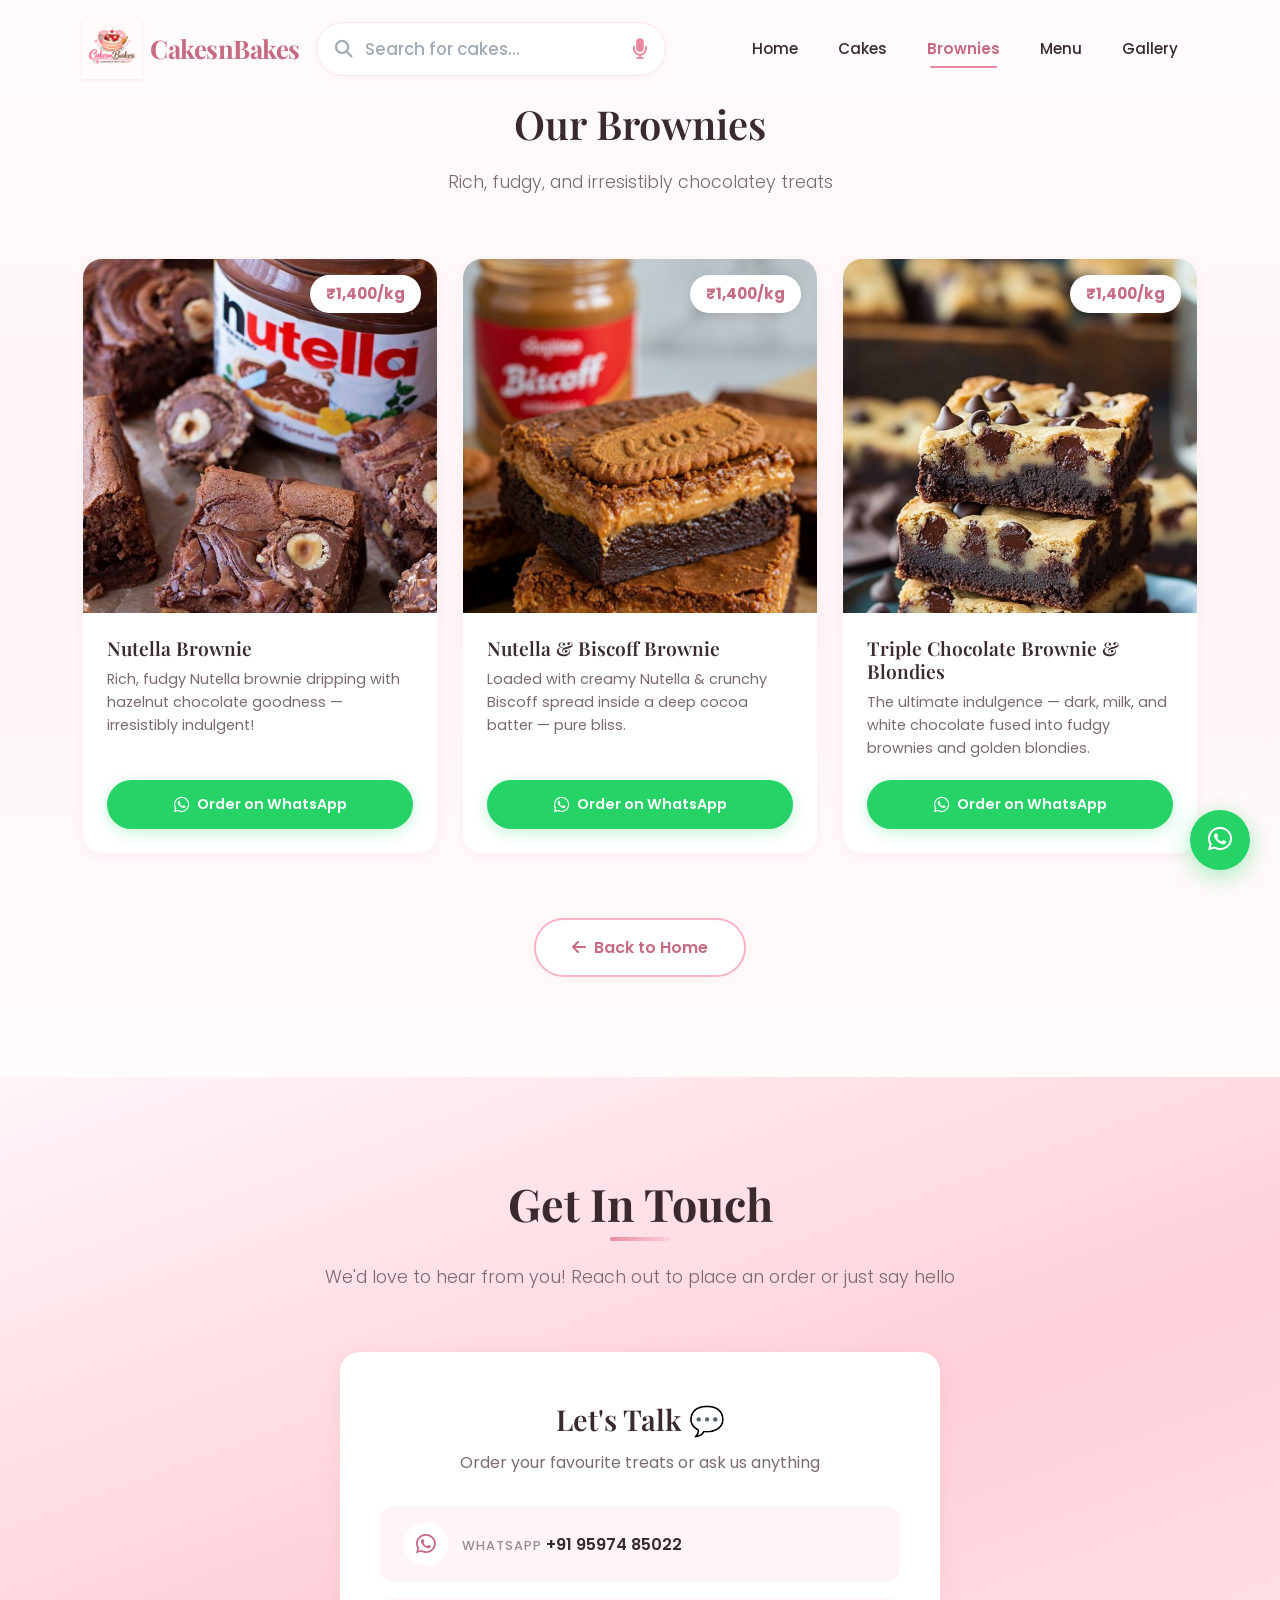
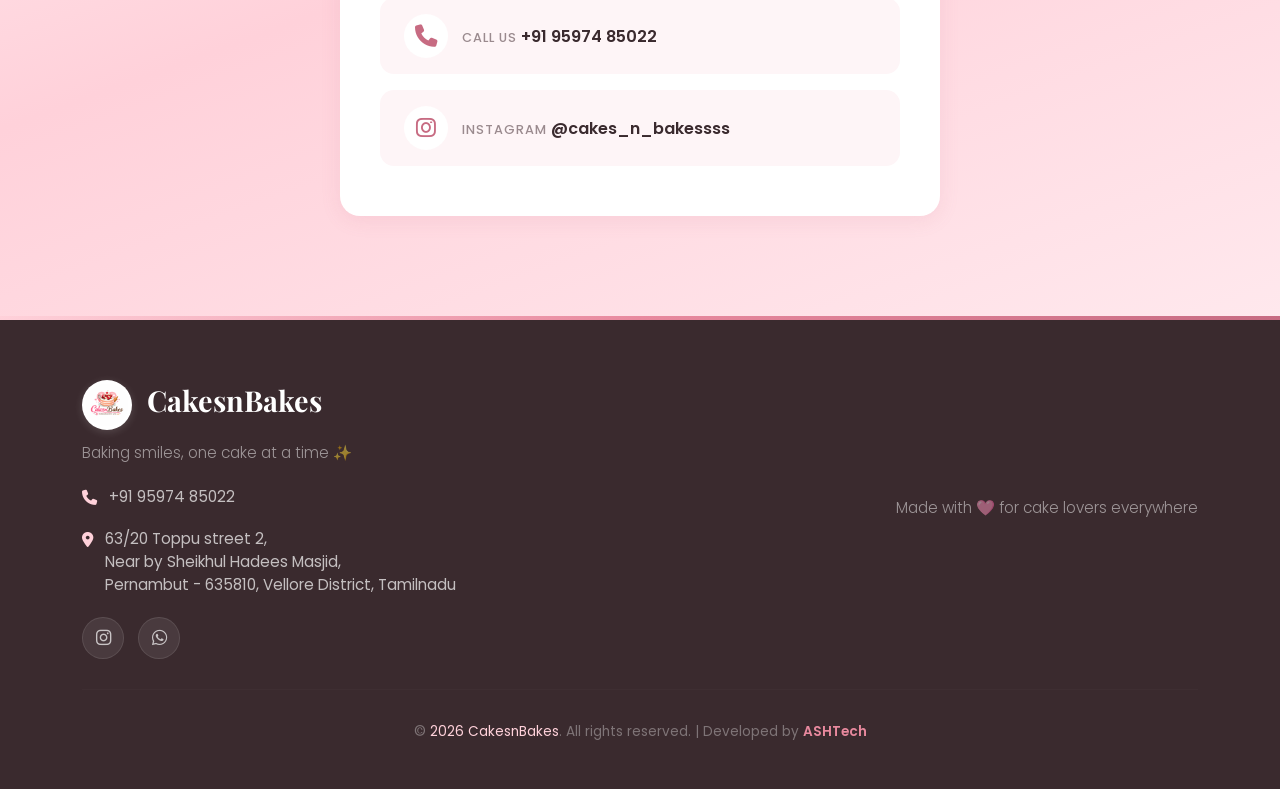
==== commit 4675a70d: "pushed" ====
--- a/brownies.html
+++ b/brownies.html
@@ -7,6 +7,13 @@
   <meta name="keywords" content="brownies, Nutella brownie, Biscoff brownie, chocolate brownie, order brownies online, CakesnBakes">
   <meta name="author" content="CakesnBakes">
   <title>Our Brownies — CakesnBakes 🍫</title>
+  
+  <!-- OG Meta Tags for Social Sharing -->
+  <meta property="og:title" content="Our Brownies — CakesnBakes 🍫">
+  <meta property="og:description" content="Rich, fudgy, and irresistibly chocolatey treats — order our signature brownies now!">
+  <meta property="og:image" content="logo2.png">
+  <meta property="og:type" content="website">
+  <meta name="twitter:card" content="summary_large_image">
 
   <!-- Favicon -->
   <link rel="icon" href="logo2.png" type="image/png">
@@ -140,8 +147,12 @@
           </div>
           <p class="footer-tagline">Baking smiles, one cake at a time ✨</p>
           <div class="footer-contact">
-            <i class="fas fa-phone"></i>
+            <i class="fas fa-phone mt-1"></i>
             <span>+91 95974 85022</span>
+          </div>
+          <div class="footer-contact">
+            <i class="fas fa-location-dot mt-1"></i>
+            <span>63/20 Toppu street 2, <br> Near by Sheikhul Hadees Masjid, <br> Pernambut - 635810, Vellore District, Tamilnadu</span>
           </div>
           <div class="footer-social">
             <a href="https://instagram.com/cakes_n_bakessss" target="_blank" rel="noopener" aria-label="Instagram">
--- a/style.css
+++ b/style.css
@@ -552,6 +552,7 @@
   width: 100%;
   height: 100%;
   object-fit: cover;
+  object-position: center top;
   transition: transform 0.5s cubic-bezier(0.4, 0, 0.2, 1);
 }
 
@@ -696,21 +697,11 @@
   width: 100%;
   height: 100%;
   object-fit: cover;
+  object-position: center top;
   transition: transform 0.5s cubic-bezier(0.4, 0, 0.2, 1);
 }
 
-.gallery-body {
-  padding: 16px 20px;
-  text-align: center;
-}
-
-.gallery-body h5 {
-  font-size: 1.1rem;
-  font-weight: 600;
-  margin: 0;
-  font-family: var(--font-heading);
-  color: var(--text-dark);
-}
+
 
 /* ---------- Menu Section ---------- */
 .menu-images {
@@ -1190,10 +1181,11 @@
 
 .footer-contact {
   display: flex;
-  align-items: center;
-  gap: 10px;
-  margin-bottom: 24px;
+  align-items: flex-start;
+  gap: 12px;
+  margin-bottom: 20px;
   font-size: 0.95rem;
+  line-height: 1.5;
 }
 
 .footer-contact i {
@@ -1394,7 +1386,7 @@
   }
 
   .section {
-    padding: 70px 0;
+    padding: 40px 0;
   }
 
   /* Hide hamburger toggler & collapse — use bottom nav instead */
@@ -1556,19 +1548,41 @@
   }
 
   .section {
-    padding: 60px 0;
+    padding: 30px 0;
+  }
+
+  .view-all-wrapper {
+    margin-top: 15px;
   }
 
   .section-title h2 {
     font-size: 1.9rem;
   }
 
-  .product-img {
-    height: 200px;
+  .product-img,
+  .gallery-img {
+    aspect-ratio: 1 / 1;
+    overflow: hidden;
+  }
+
+  .product-img img,
+  .gallery-img img {
+    object-fit: cover !important;
+    object-position: center top;
   }
 
   .contact-card {
-    padding: 35px 25px;
+    padding: 35px 20px;
+  }
+
+  .contact-method {
+    padding: 12px 16px;
+  }
+
+  .contact-method-info {
+    white-space: normal;
+    word-break: break-word;
+    overflow-wrap: anywhere;
   }
 
   .whatsapp-float {
